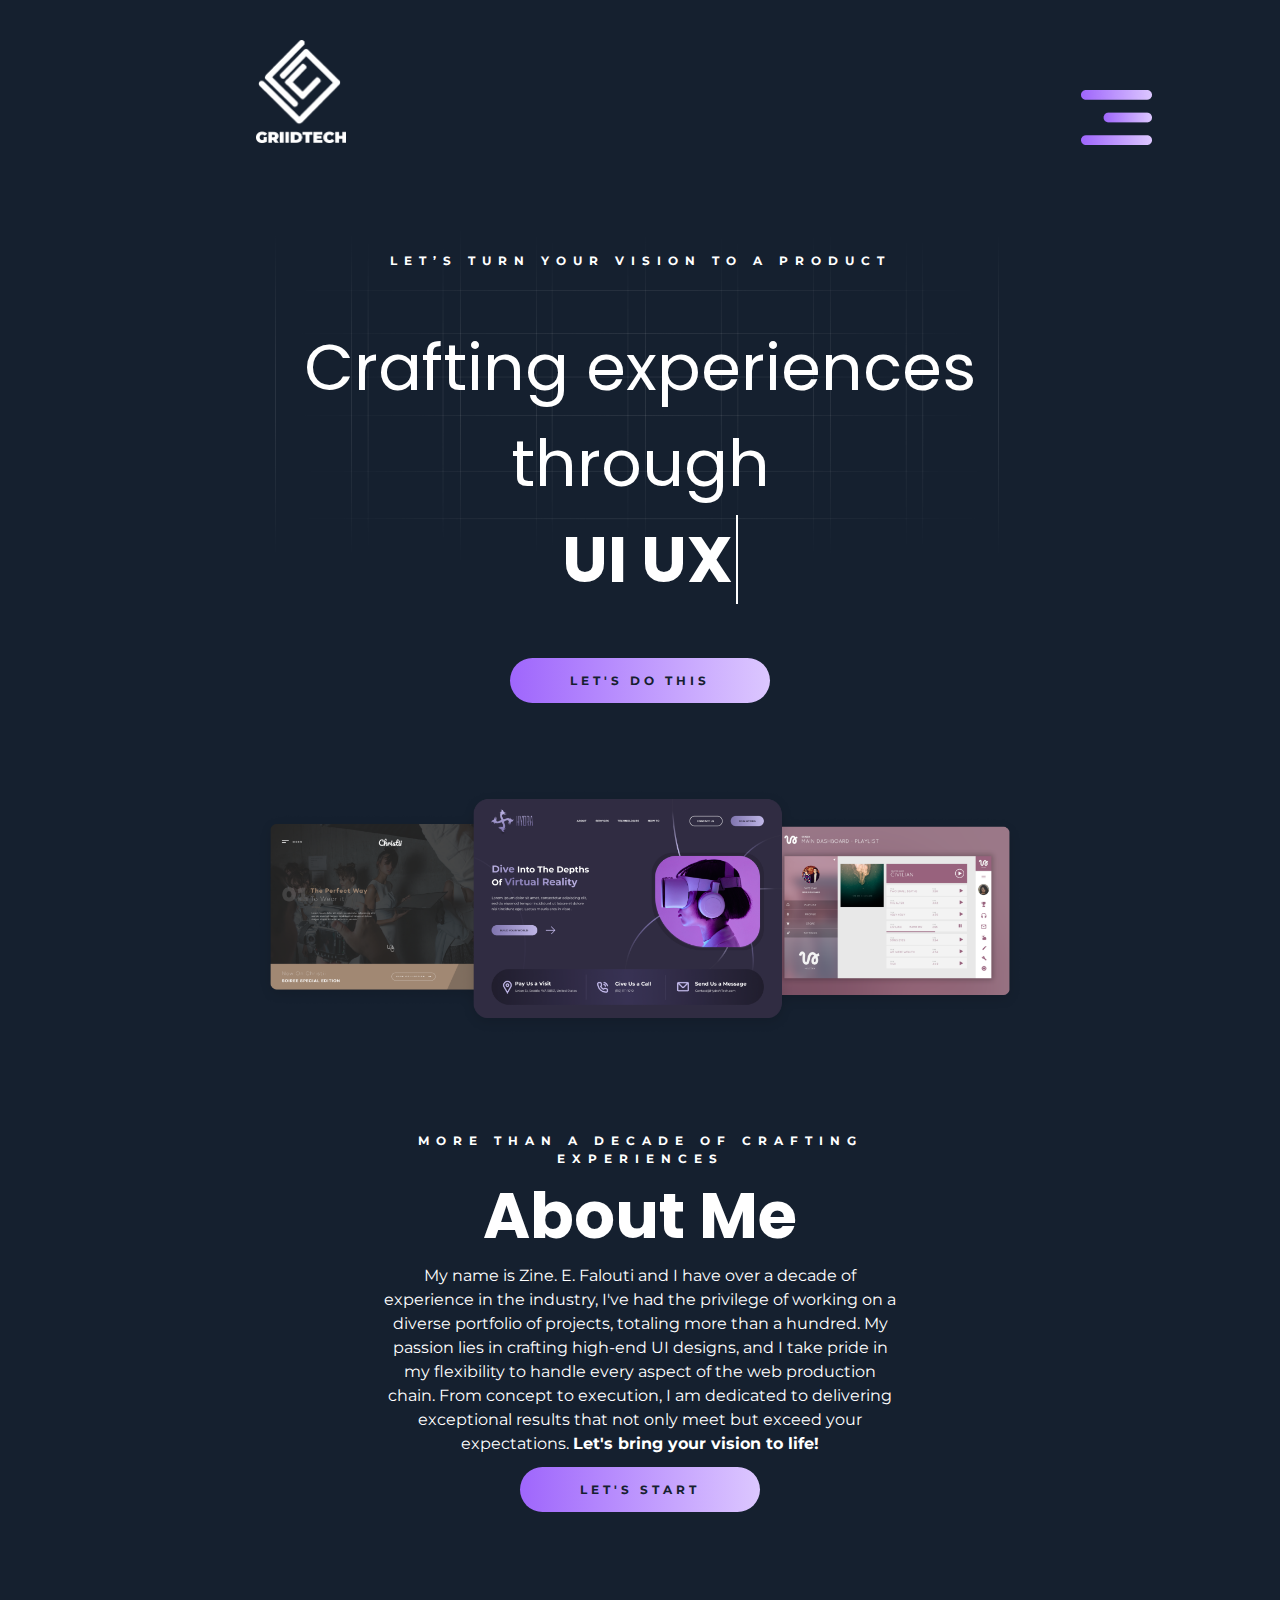
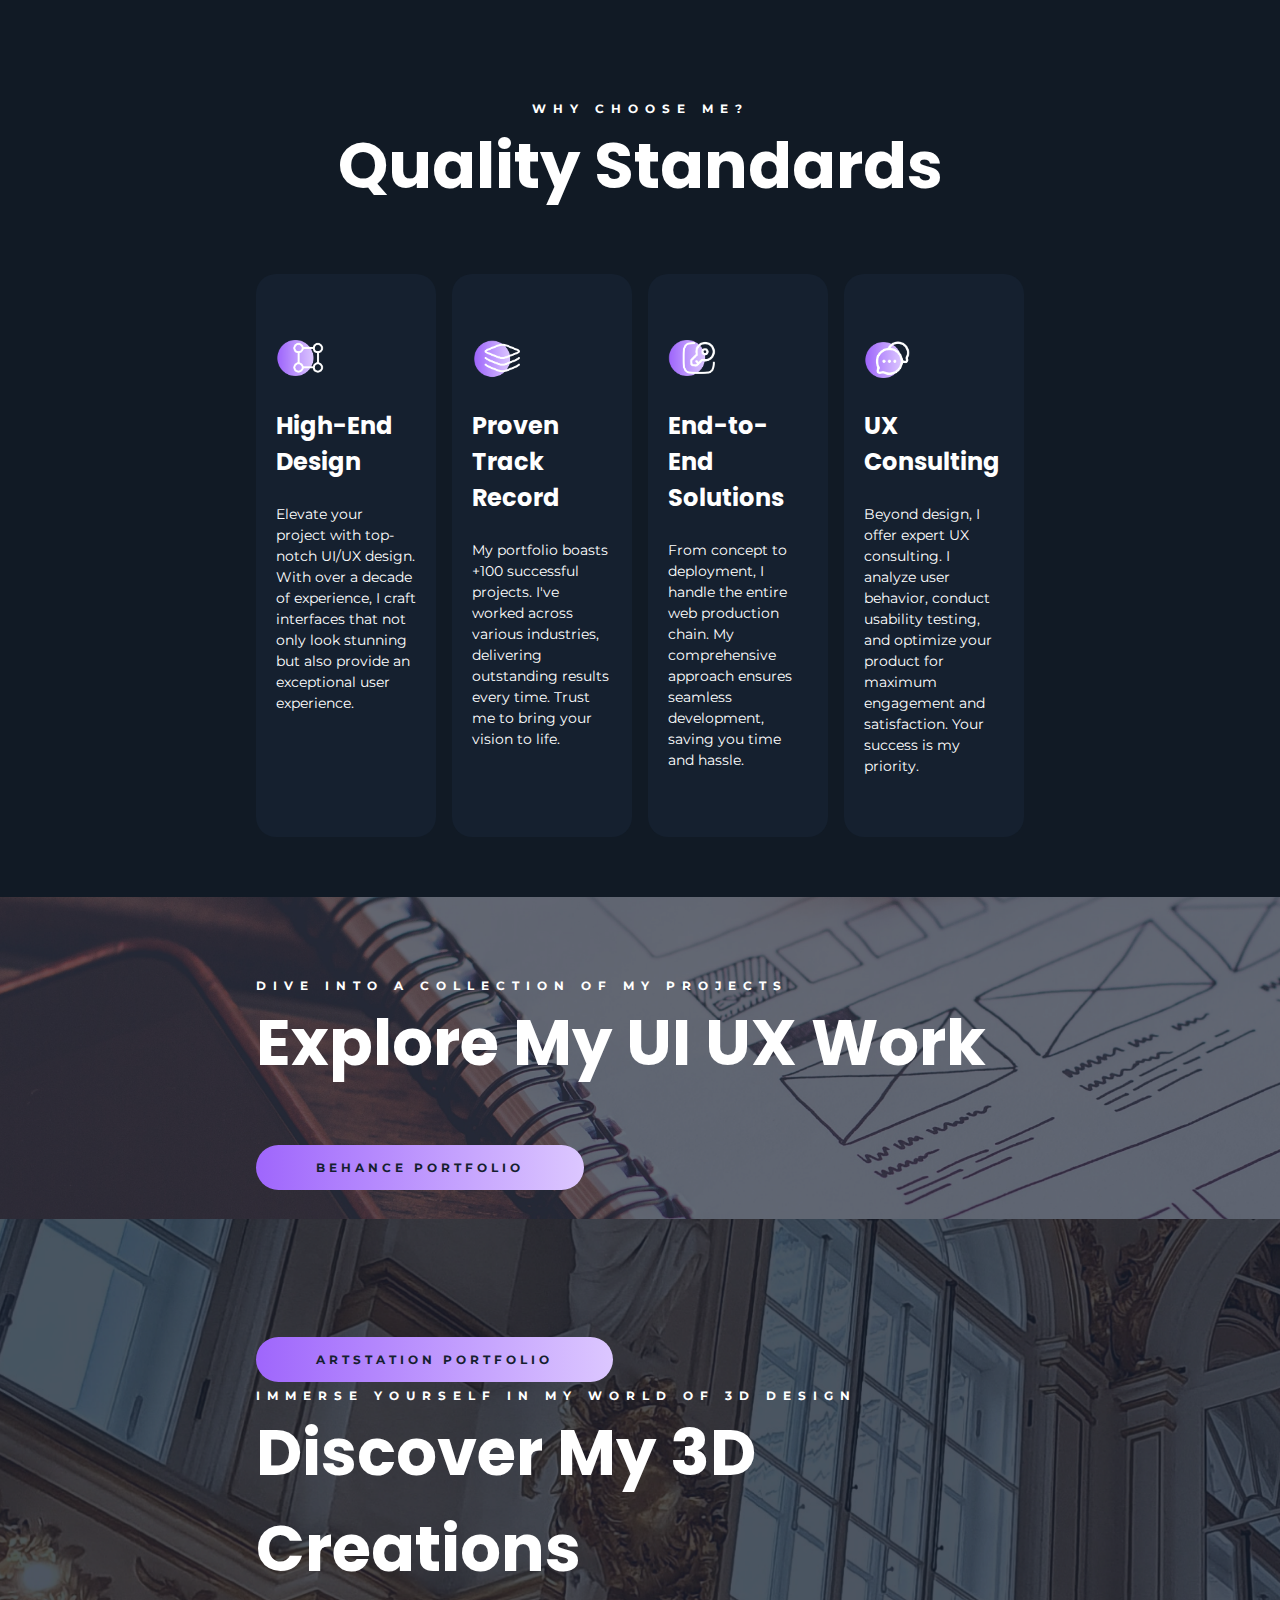
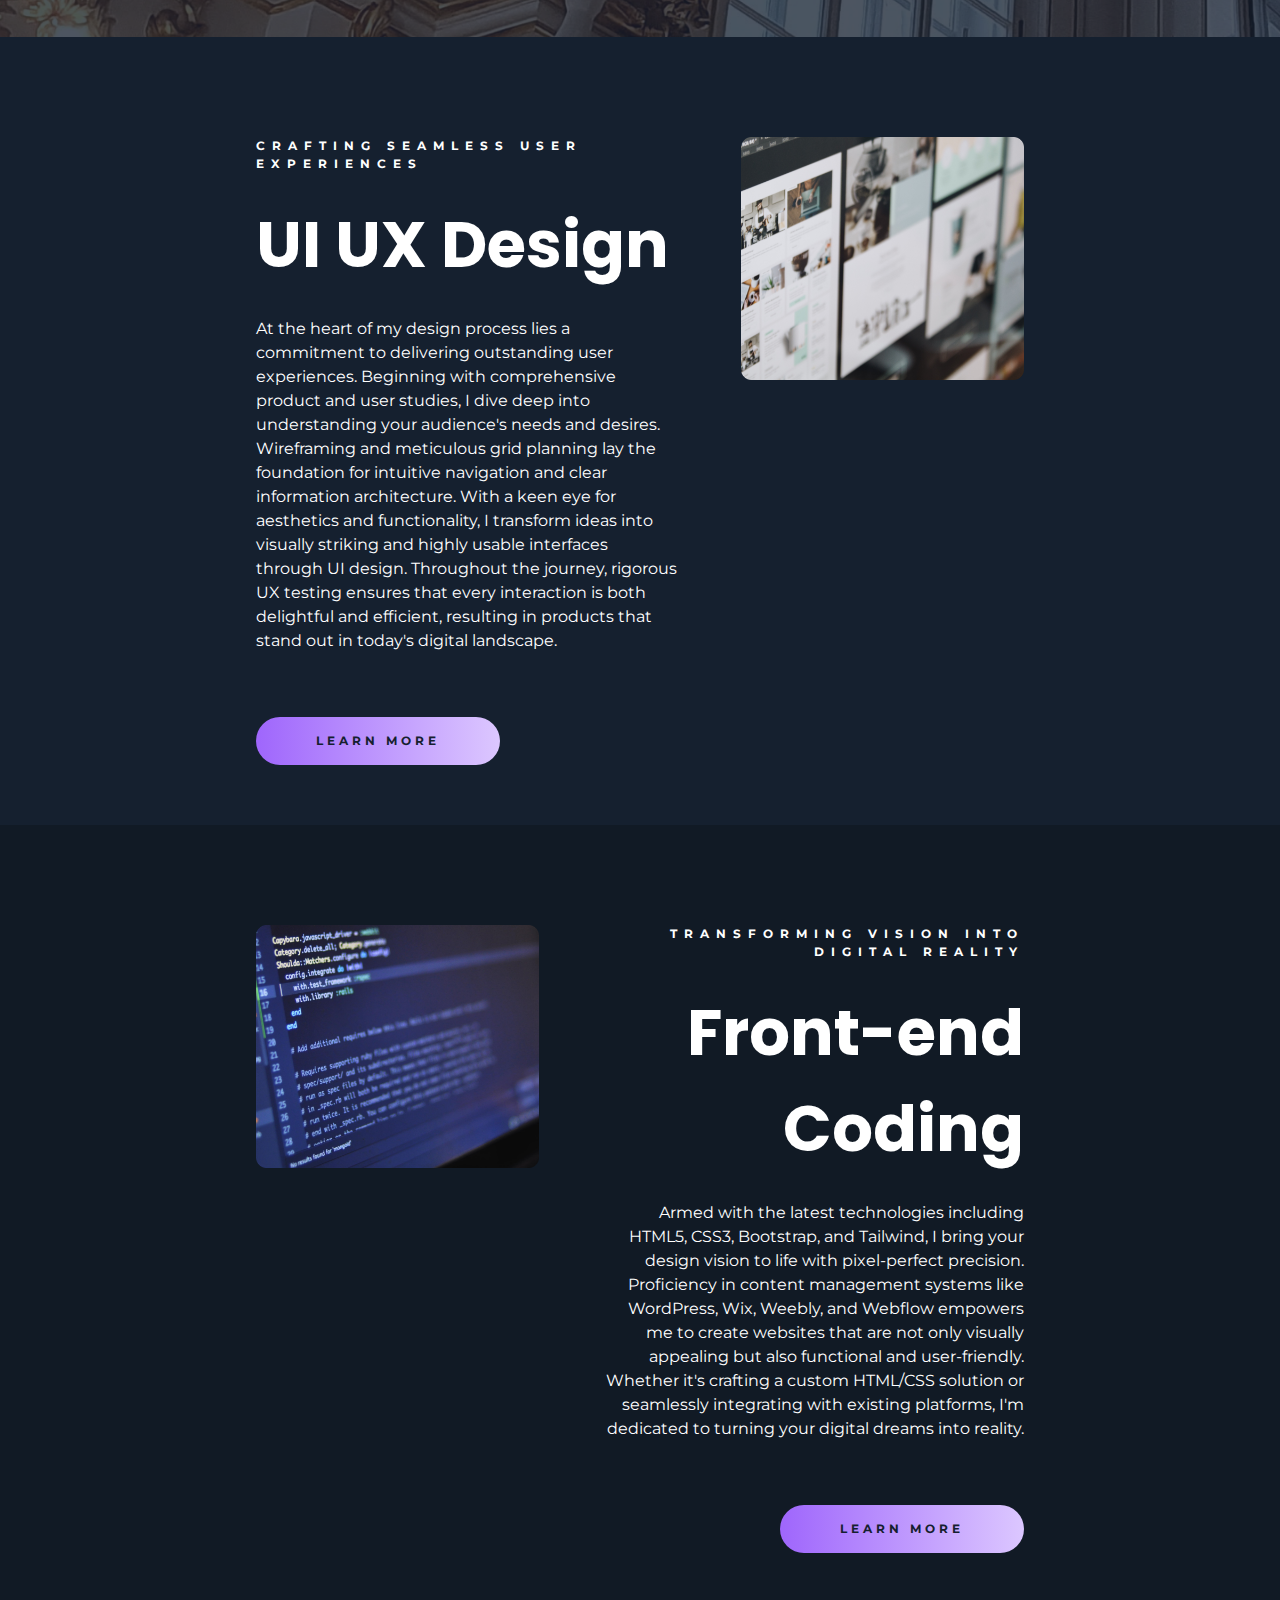
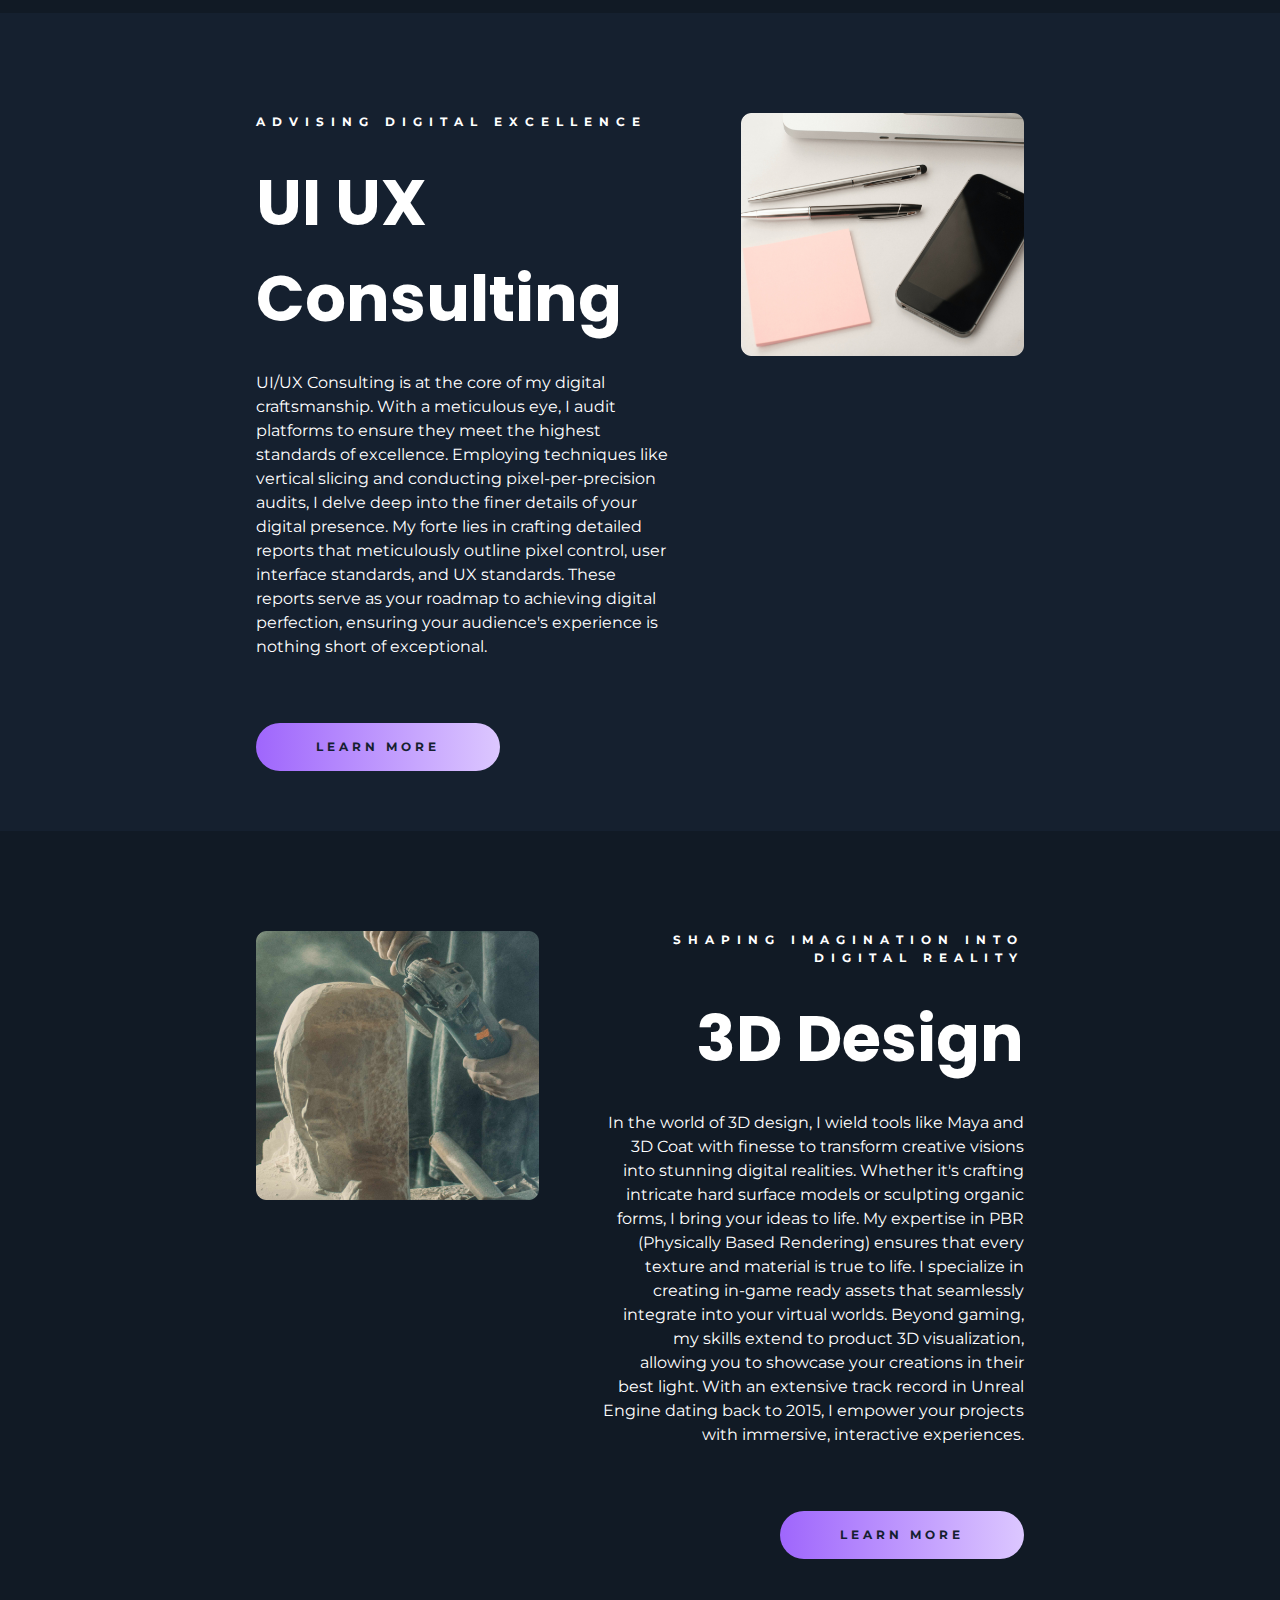
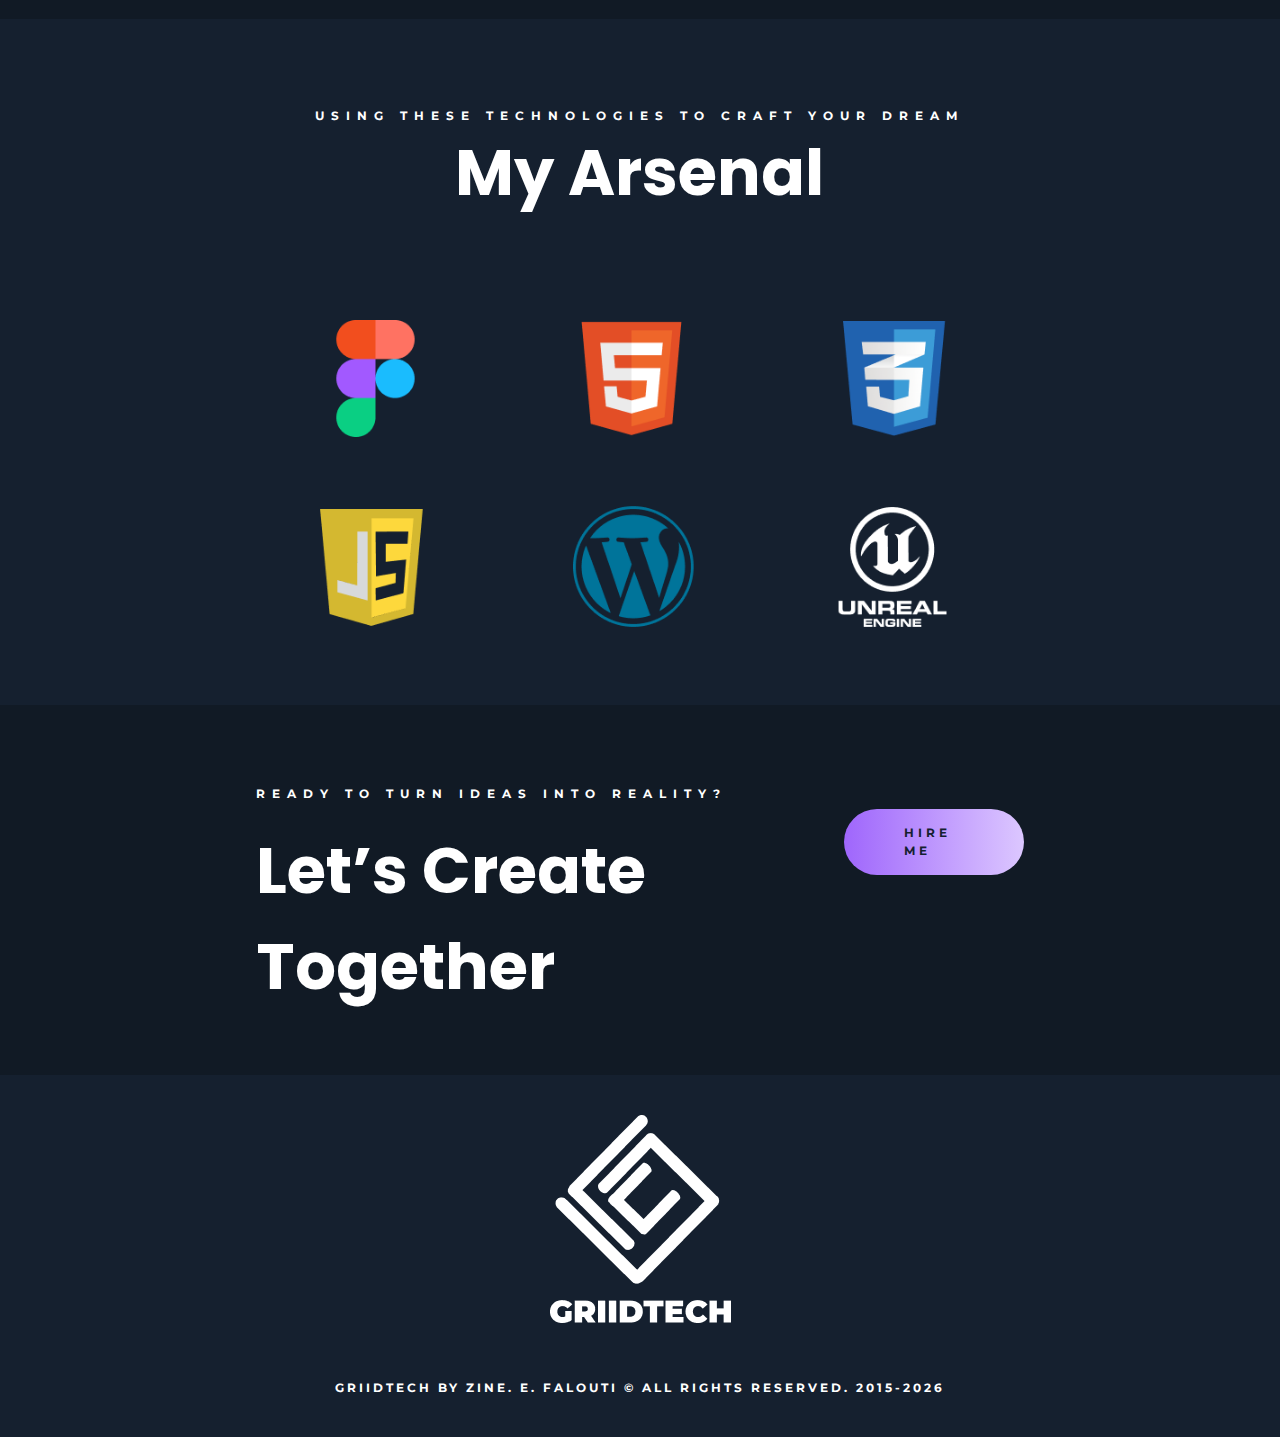
==== index.html @ 5148bbd8 "Add files via upload" ====
<!DOCTYPE html>
<html>

<head>
    <!-- Importing Tailwind CSS Framework-->
    <script src="js/tailwind.js"></script>


    <!-- Importing CSS-->
    <link rel="stylesheet" type="text/css" href="css/style.css">

    <!-- Importing Animate CSS Library -->
    <link rel="stylesheet" href="css/animate.css">

    <!-- SEO Integration Part-->
    <title>Griid Technology</title>
    <meta charset="UTF-8">
    <meta name="viewport" content="width=device-width, initial-scale=1.0">
    <meta name="description" content="Freelance UI/UX Designer and Front-End Coder | Expert UI/UX Consulting | 3D Design for Video Games & Visualization. Elevate your digital projects with my creative expertise.">
    <meta http-equiv="content-type" content="text/html;charset=UTF-8">

    <!-- Favicon  -->
    <link rel="shortcut icon" href="img/favicon.png" type="image/x-icon">

</head>

<body>

   <!-- Header Code Starts Here -->

   <div class="grid grid-cols-12 lg:px-64 pt-10 px-6">
      <div class="logo col-span-4 2xl:col-span-1 xl:col-span-2">
        <a href="index.html"><img src="img/logo.png" alt="GriidTech Logo" class="animate__animated animate__pulse"/></a>
      </div>
      <div class="col-span-4 2xl:col-span-8 navigation invisible 2xl:visible animate__animated animate__pulse">
         <ul>
            <li class="active"><a href="index.html">Home</a></li>
            <li><a href="uidesign.html">UI UX</a></li>
            <li><a href="3ddesign.html">3D Design</a></li>
            <li><a href="consulting.html">Consulting</a></li>
            <li><a href="mailto:zine.falouti@gmail.com?subject=GriidTech%20Let's%20Talk">Let's Talk</a></li>
         </ul>
      </div>
      <div class="col-span-4 2xl:col-span-3">
         <a href="https://www.upwork.com/freelancers/~01f99291744fe9a0e5" class="btn invisible 2xl:visible animate__animated animate__pulse" target="_blank">Hire me</a> 

         <!-- Hamburger Menu Icon visible only in mobile/tablet-->  
         <a href="#"><img src="img/hamburger.png" alt="Griid Tech Menu Hamburger" id="open-menu" class="hamburger visible 2xl:invisible animate__animated animate__pulse"></a>

      </div>
   </div>

   <!-- Hamburger Open Menu Starts Here -->

   <div class="menu-container" id="menu-container">
      <a href=""><img src="img/close.png" id="close-menu" alt="GriidTech Close Menu" class="menu-close"></a>
      <div class="menu">
          <ul>
            <li class="active"><a href="index.html">Home</a></li>
            <li><a href="uidesign.html">UI UX</a></li>
            <li><a href="3ddesign.html">3D Design</a></li>
            <li><a href="consulting.html">Consulting</a></li>
            <li><a href="mailto:zine.falouti@gmail.com?subject=GriidTech%20Let's%20Talk">Let's Talk</a></li>
            <li><a href="https://www.upwork.com/freelancers/~01f99291744fe9a0e5" target="_blank">Hire me</a></li>
          </ul>
         
      </div>
  </div>

  <!-- Header Code Stops Here -->

  
  <!-- Hero Section Starts Here -->

  
   
    
<div class="bg-hero w-full lg:px-64 pt-10 px-6 animate__animated animate__pulse">
    <img src="img/griidpattern.png" alt="Griid"/>
</div>

<div class="content-hero w-full lg:px-64 pt-10 px-6 animate__animated animate__pulse">
     <h4>LET’S TURN YOUR VISION TO A PRODUCT</h4>
     <h1>Crafting experiences through</h1>
     <span> &nbsp</span><span class="type-text"></span>
</div>

 <div class="w-full lg:px-64 px-6 text-center animate__animated animate__pulse">
     <a href="https://www.upwork.com/freelancers/~01f99291744fe9a0e5" target="_blank" class="hero-btn">Let's Do This</a> 
 </div>


  <!-- Hero Section Stops Here -->


  <!-- Hero Frames Starts Here -->

  <div class="w-full lg:px-64 mt-24 px-6 img-frames animate__animated animate__pulse">
     <img src="img/heroframe-grouped.png" alt="GriidTech Portfolio"/>
  </div>



  <!-- Hero Frames Stops Here -->

  <!-- About Section Starts Here -->

  <div class="w-full lg:px-96 mt-24 px-6 about pb-12 animate__animated animate__pulse">
      <h4>MORE THAN A DECADE OF CRAFTING EXPERIENCES</h4>
      <h1>About Me</h1>
      <p>My name is Zine. E. Falouti and I have over a decade of experience in the industry, I've had the privilege of working on a diverse portfolio of projects, totaling more than a hundred. My passion lies in crafting high-end UI designs, and I take pride in my flexibility to handle every aspect of the web production chain. From concept to execution, I am dedicated to delivering exceptional results that not only meet but exceed your expectations. <b>Let's bring your vision to life!</b></p>
      <a href="https://www.upwork.com/freelancers/~01f99291744fe9a0e5" target="_blank" class="hero-btn">Let's Start</a> 
  </div>

 <!-- About Section Stops Here -->

 <!-- Quality 4 Blocks Section Starts Here -->

 <div class="quality">
   <div class="w-full lg:px-64 pt-10 px-6 animate__animated animate__pulse">
      <h4>WHY CHOOSE ME?</h4>
      <h1>Quality Standards</h1>
   </div>
   <div class="grid grid-cols-12 lg:px-64 pt-10 px-6 animate__animated animate__pulse gap-4">
      <div class="col-span-12 md:col-span-6 xl:col-span-3 q-block space-y-6">
          <img src="img/home-icon1.png" alt="High End Design">
          <h3>High-End Design</h3>
          <p>Elevate your project with top-notch UI/UX design. With over a decade of experience, I craft interfaces that not only look stunning but also provide an exceptional user experience.</p>
      </div>
      <div class="col-span-12 md:col-span-6 xl:col-span-3 q-block space-y-6">
        <img src="img/home-icon2.png" alt="Proven Track Record">
        <h3>Proven Track Record</h3>
        <p>My portfolio boasts +100 successful projects. I've worked across various industries, delivering outstanding results every time. Trust me to bring your vision to life.</p>
      </div>
      <div class="col-span-12 md:col-span-6 xl:col-span-3 q-block space-y-6">
        <img src="img/home-icon3.png" alt="End-to-End Solutions">
        <h3>End-to-End Solutions</h3>
        <p>From concept to deployment, I handle the entire web production chain. My comprehensive approach ensures seamless development, saving you time and hassle.</p>
      </div>
      <div class="col-span-12 md:col-span-6 xl:col-span-3 q-block space-y-6">
        <img src="img/home-icon4.png" alt="UX Consulting">
        <h3>UX Consulting</h3>
        <p>Beyond design, I offer expert UX consulting. I analyze user behavior, conduct usability testing, and optimize your product for maximum engagement and satisfaction. Your success is my priority.</p>
      </div>
   </div>
 </div>

 <!-- Quality 4 Blocks Section Stops Here -->


 <!-- UI Portfolio Banner Starts Here -->

 <div class="portfolio-ui">
   <div class="grid grid-cols-12 lg:px-64 pt-10 px-6 animate__animated animate__pulse gap-4">
      <div class="col-span-12 2xl:col-span-8">
         <h4>Dive into a Collection of My Projects</h4>
         <h1>Explore My UI UX  Work</h1>
      </div>
      <div class="col-span-12 2xl:col-span-4 2xl:mt-8 mt-12 2xl:text-right">
        <a href="https://www.behance.net/zinefalouti" target="_blank" class="hero-btn">Behance Portfolio</a> 
      </div>
   </div>
 </div>

 <!-- UI Portfolio Banner Stops Here -->


<!-- 3D Portfolio Banner Starts Here -->

<div class="portfolio-3d">
    <div class="grid grid-cols-12 lg:px-64 pt-10 px-6 animate__animated animate__pulse gap-4">
       <div class="col-span-12 2xl:col-span-4 2xl:mt-8 mt-12">
            <a href="https://www.artstation.com/zinefalouti" target="_blank" class="hero-btn">Artstation Portfolio</a> 
       </div>
       <div class="col-span-12 2xl:col-span-8 2xl:text-right">
          <h4>Immerse Yourself in MY World of 3D Design</h4>
          <h1>Discover My 3D Creations</h1>
       </div>
    </div>
  </div>

<!-- 3D Portfolio Banner Stops Here -->


<!-- Categories' Sections Start Here -->

<div class="section-l">
  <div class="grid grid-cols-12 lg:px-64 pt-10 px-6 animate__animated animate__pulse xl:gap-16">
     <div class="col-span-12 xl:col-span-7 space-y-6">
        <h4>Crafting Seamless User Experiences</h4>
        <h1>UI UX Design</h1>
        <p>At the heart of my design process lies a commitment to delivering outstanding user experiences. Beginning with comprehensive product and user studies, I dive deep into understanding your audience's needs and desires. Wireframing and meticulous grid planning lay the foundation for intuitive navigation and clear information architecture. With a keen eye for aesthetics and functionality, I transform ideas into visually striking and highly usable interfaces through UI design. Throughout the journey, rigorous UX testing ensures that every interaction is both delightful and efficient, resulting in products that stand out in today's digital landscape.</p>
        <div>
            <a href="uidesign.html" class="section-btn">Learn More</a> 
        </div>
     </div>
     <div class="col-span-12 xl:col-span-5">
        <img src="img/home-frame1.png" alt="UI Design Frame"/>
     </div>
  </div>
</div>


<div class="section-r">
    <div class="grid grid-cols-12 lg:px-64 pt-10 px-6 animate__animated animate__pulse xl:gap-16">
       <div class="col-span-12 xl:col-span-5">
          <img src="img/home-frame2.png" alt="UI Design Frame"/>
       </div>
       <div class="col-span-12 xl:col-span-7 space-y-6">
        <h4>Transforming Vision into Digital Reality</h4>
        <h1>Front-end Coding</h1>
        <p>Armed with the latest technologies including HTML5, CSS3, Bootstrap, and Tailwind, I bring your design vision to life with pixel-perfect precision. Proficiency in content management systems like WordPress, Wix, Weebly, and Webflow empowers me to create websites that are not only visually appealing but also functional and user-friendly. Whether it's crafting a custom HTML/CSS solution or seamlessly integrating with existing platforms, I'm dedicated to turning your digital dreams into reality.</p>
        <div>
            <a href="uidesign.html" class="section-btn">Learn More</a> 
        </div>
     </div>
    </div>
  </div>



  
<div class="section-l">
    <div class="grid grid-cols-12 lg:px-64 pt-10 px-6 animate__animated animate__pulse xl:gap-16">
       <div class="col-span-12 xl:col-span-7 space-y-6">
          <h4>Advising Digital Excellence</h4>
          <h1>UI UX Consulting</h1>
          <p>UI/UX Consulting is at the core of my digital craftsmanship. With a meticulous eye, I audit platforms to ensure they meet the highest standards of excellence. Employing techniques like vertical slicing and conducting pixel-per-precision audits, I delve deep into the finer details of your digital presence. My forte lies in crafting detailed reports that meticulously outline pixel control, user interface standards, and UX standards. These reports serve as your roadmap to achieving digital perfection, ensuring your audience's experience is nothing short of exceptional.</p>
          <div>
              <a href="consulting.html" class="section-btn">Learn More</a> 
          </div>
       </div>
       <div class="col-span-12 xl:col-span-5">
          <img src="img/home-frame3.png" alt="UI Design Frame"/>
       </div>
    </div>
</div>


<div class="section-r">
    <div class="grid grid-cols-12 lg:px-64 pt-10 px-6 animate__animated animate__pulse xl:gap-16">
       <div class="col-span-12 xl:col-span-5">
          <img src="img/home-frame4.png" alt="UI Design Frame"/>
       </div>
       <div class="col-span-12 xl:col-span-7 space-y-6">
        <h4>Shaping Imagination into Digital Reality</h4>
        <h1>3D Design</h1>
        <p>In the world of 3D design, I wield tools like Maya and 3D Coat with finesse to transform creative visions into stunning digital realities. Whether it's crafting intricate hard surface models or sculpting organic forms, I bring your ideas to life. My expertise in PBR (Physically Based Rendering) ensures that every texture and material is true to life. I specialize in creating in-game ready assets that seamlessly integrate into your virtual worlds. Beyond gaming, my skills extend to product 3D visualization, allowing you to showcase your creations in their best light. With an extensive track record in Unreal Engine dating back to 2015, I empower your projects with immersive, interactive experiences.</p>
        <div>
            <a href="3ddesign.html" class="section-btn">Learn More</a> 
        </div>
     </div>
    </div>
  </div>

<!-- Categories' Sections Stops Here -->


<!-- Technologies Section Starts Here -->

<div class="grid grid-cols-12 lg:px-64 pt-10 px-6 xl:gap-4 animate__animated animate__pulse tech">
   <div class="col-span-12 mt-12 mb-12">
      <h4>USING THESE TECHNOLOGIES TO CRAFT YOUR DREAM</h4>
      <h1>My Arsenal</h1>
   </div>
   <div class="col-span-6 md:col-span-4 2xl:col-span-2">
       <a href="http://figma.com/" target="_blank"><img src="img/tech-1.png" alt="Figma"></a>
   </div>
   <div class="col-span-6 md:col-span-4 2xl:col-span-2">
    <a href="https://en.wikipedia.org/wiki/HTML5" target="_blank"><img src="img/tech-2.png" alt="Figma"></a>
   </div>
   <div class="col-span-6 md:col-span-4 2xl:col-span-2">
    <a href="https://en.wikipedia.org/wiki/CSS" target="_blank"><img src="img/tech-3.png" alt="Figma"></a>
   </div>
   <div class="col-span-6 md:col-span-4 2xl:col-span-2">
    <a href="https://en.wikipedia.org/wiki/JavaScript" target="_blank"><img src="img/tech-4.png" alt="Figma"></a>
   </div>
   <div class="col-span-6 md:col-span-4 2xl:col-span-2">
    <a href="https://wordpress.com/" target="_blank"><img src="img/tech-5.png" alt="Figma"></a>
   </div>
   <div class="col-span-6 md:col-span-4 2xl:col-span-2">
    <a href="https://www.unrealengine.com/en-US/" target="_blank"><img src="img/tech-6.png" alt="Figma"></a>
   </div>
</div>


<!-- Technologies Section Stops Here -->

  <!-- Footer Starts Here -->

  <div class="grid grid-cols-12 lg:px-64 pt-10 px-6 xl:gap-4 pre-footer">
    <div class="col-span-12 xl:col-span-9 animate__animated animate__pulse">
       <h4>Ready to Turn Ideas into Reality?</h4>
       <h1>Let’s Create Together</h1>
    </div>
    <div class="col-span-12 xl:col-span-3 mt-16 animate__animated animate__pulse">
     <a href="https://www.upwork.com/freelancers/~01f99291744fe9a0e5" target="_blank" class="hero-btn  lg:float-right">Hire Me</a> 
    </div>
 </div>
 
 <div class="lg:px-64 pt-10 px-6 xl:gap-4 footer animate__animated animate__pulse">
     <img src="img/logo.png" alt="Griid Tech Logo">
     <H4>GRIIDTECH BY ZINE. e. falouti © all rights reserved. 2015-<script>document.write(new Date().getFullYear())</script></H4>
 </div>
 
 <!-- Footer Stops Here -->



  <!-- Script For the Hamburger Menu function Mobile -->


  <script>
   const openMenuButton = document.getElementById('open-menu');
   const closeMenuButton = document.getElementById('close-menu');
   const menuContainer = document.getElementById('menu-container');

   openMenuButton.addEventListener('click', () => {
       menuContainer.style.display = 'block';
       openMenuButton.style.display = 'none';
       closeMenuButton.style.display = 'block';
   });

   closeMenuButton.addEventListener('click', () => {
       menuContainer.style.display = 'none';
       openMenuButton.style.display = 'block';
       closeMenuButton.style.display = 'none';
   });

   menuContainer.addEventListener('click', (e) => {
       if (e.target.id === 'menu-container') {
           menuContainer.style.display = 'none';
           openMenuButton.style.display = 'block';
           closeMenuButton.style.display = 'none';
       }
   });
</script>
  
<!-- Hero Text Animation Script -->

<script>

'use strict';

const type = document.querySelector('.type-text');

let listTexts = ['UI UX Design','Front End Coding', 'UI UX Consulting', '3D Design'];

let index = -1;
let current = 0;

function typeTextFunc() {
    if (current === listTexts.length) {
        current = 0;
    }
    let typeText = setInterval(() => {
        if (index == listTexts[current].length - 1) {
            clearInterval(typeText);
            clearTextFunc();
        } else {
            index++;
            type.textContent += listTexts[current][index];
        }
    }, 130);
};

function clearTextFunc() {
    let clearText = setInterval(() => {
        if (type.textContent.length == 0) {
            clearInterval(clearText);
            index = -1;
            current++
            typeTextFunc();
        } else {
            type.textContent = type.textContent.slice(0, -1)
        }
    }, 130);
};

typeTextFunc();

</script>



</body>

</html>
---- css/style.css ----
/* Importing Fonts from Google API */
@import url("https://fonts.googleapis.com/css2?family=Montserrat:wght@400;700&family=Poppins:wght@400;700&family=Roboto:ital,wght@0,300;0,400;0,700;1,300;1,400;1,700&display=swap");
body {
  background-color: #15202F;
  color: #ffffff;
  font-family: Montserrat;
  font-weight: 400;
}

/* Declaring Mixin and Style Controllers */
/* Mixin Declaration Stops Here*/
.logo img {
  width: 70%;
}

.navigation ul {
  list-style-type: none;
  margin: 0;
  padding: 0;
  overflow: hidden;
  margin-left: 30%;
}
.navigation ul li {
  float: left;
  margin-top: 7%;
  margin-bottom: 0;
  margin-right: 6%;
  margin-left: 0;
}
.navigation ul li a {
  display: block;
  text-align: center;
  text-decoration: none;
  font-family: Montserrat;
  font-size: 14px;
  font-weight: 700;
  text-transform: uppercase;
  letter-spacing: none;
  color: #ffffff;
  transition: 0.5s ease-in-out;
}
.navigation ul li a:hover {
  color: #9F66FC;
}
.navigation ul li.active a {
  background: linear-gradient(90deg, #9F66FC 0%, #DCC7FF 100%);
  background-clip: text;
  -webkit-background-clip: text;
  -webkit-text-fill-color: transparent;
  display: block;
  text-align: center;
  text-decoration: none;
  transition: 1s ease-in-out;
}

.btn {
  padding-top: 15px;
  padding-bottom: 15px;
  padding-right: 50px;
  padding-left: 50px;
  font-family: Montserrat;
  font-size: 12px;
  font-weight: 700;
  text-transform: uppercase;
  letter-spacing: 4px;
  color: #15202F;
  border: none;
  border-radius: 40px;
  background: linear-gradient(90deg, #9F66FC 0%, #DCC7FF 100%);
  float: right;
  margin-top: 9%;
  transition: 0.5s ease-in-out;
  position: relative;
}

.btn:hover {
  background: linear-gradient(270deg, #9F66FC 0%, #4A1F90 100%), #E5D0C4;
  font-family: Montserrat;
  font-size: 12px;
  font-weight: 700;
  text-transform: uppercase;
  letter-spacing: 36%;
  color: #ffffff;
}

/* Hamburger Open Menu*/
.menu-container {
  display: none;
  position: fixed;
  top: 0;
  left: 0;
  width: 100%;
  height: 100%;
  background: linear-gradient(90deg, #9F66FC 0%, #DCC7FF 100%), #9F66FC;
  z-index: 9999;
}

.menu {
  position: absolute;
  top: 50%;
  left: 45%;
  transform: translate(-50%, -50%);
  text-align: left;
  color: white;
}

.menu ul {
  list-style: none;
  padding: 0;
}

.menu li {
  margin: 36px 0;
}

.menu a {
  text-decoration: none;
  color: white;
  font-family: Montserrat;
  font-size: 24px;
  font-weight: 700;
  text-transform: uppercase;
  letter-spacing: 7px;
  color: #ffffff;
  transition: 0.5s ease-in-out;
}

.menu a:hover {
  color: #15202F;
}

.menu li.active a {
  font-family: Montserrat;
  font-size: 24px;
  font-weight: 700;
  text-transform: uppercase;
  letter-spacing: 7px;
  color: #15202F;
}

.hamburger {
  float: right;
  position: relative;
}

.menu-close {
  float: right;
  margin-right: 5%;
  margin-top: 5%;
}

.btn-d {
  padding-top: 15px;
  padding-bottom: 15px;
  padding-right: 50px;
  padding-left: 50px;
  font-family: Montserrat;
  font-size: 12px;
  font-weight: 700;
  text-transform: uppercase;
  letter-spacing: 4px;
  color: #9F66FC;
  border: none;
  border-radius: 40px;
  background: #15202F;
  float: right;
  margin-top: 9%;
  transition: 0.5s ease-in-out;
  bottom: 5%;
  left: 25%;
}

.btn-d:hover {
  background: linear-gradient(270deg, #9F66FC 0%, #4A1F90 100%), #E5D0C4;
  font-family: Montserrat;
  font-size: 12px;
  font-weight: 700;
  text-transform: uppercase;
  letter-spacing: 36%;
  color: #ffffff;
}

.bg-hero {
  padding: 60px;
}
.bg-hero img {
  width: 100%;
  height: auto;
}

.content-hero {
  text-align: center;
  padding: 60px;
  margin-top: -33%;
}
.content-hero h4 {
  font-family: Montserrat;
  font-size: 12px;
  font-weight: 700;
  text-transform: uppercase;
  letter-spacing: 7px;
  color: #ffffff;
}
.content-hero h1 {
  font-family: Poppins;
  font-size: 64px;
  font-weight: 400;
  text-transform: none;
  letter-spacing: none;
  color: #ffffff;
  margin-top: 50px;
}
.content-hero span {
  font-family: Poppins;
  font-size: 64px;
  font-weight: 700;
  text-transform: none;
  letter-spacing: none;
  color: #ffffff;
}

.hero-btn {
  padding-top: 15px;
  padding-bottom: 15px;
  padding-right: 60px;
  padding-left: 60px;
  font-family: Montserrat;
  font-size: 12px;
  font-weight: 700;
  text-transform: uppercase;
  letter-spacing: 4px;
  color: #15202F;
  border: none;
  border-radius: 40px;
  background: linear-gradient(90deg, #9F66FC 0%, #DCC7FF 100%);
  transition: 0.5s ease-in-out;
}

.hero-btn:hover {
  background: linear-gradient(270deg, #9F66FC 0%, #4A1F90 100%), #E5D0C4;
  font-family: Montserrat;
  font-size: 12px;
  font-weight: 700;
  text-transform: uppercase;
  letter-spacing: 36%;
  color: #ffffff;
}

.img-frames {
  text-align: center;
}
.img-frames img {
  width: 100%;
}

.about {
  text-align: center;
}
.about h4 {
  font-family: Montserrat;
  font-size: 12px;
  font-weight: 700;
  text-transform: uppercase;
  letter-spacing: 7px;
  color: #ffffff;
}
.about h1 {
  font-family: Poppins;
  font-size: 64px;
  font-weight: 700;
  text-transform: none;
  letter-spacing: none;
  color: #ffffff;
}
.about p {
  font-family: Montserrat;
  font-size: 16px;
  font-weight: 400;
  text-transform: none;
  letter-spacing: none;
  color: #ffffff;
  margin-bottom: 4%;
}
.about img {
  transition: 0.5s ease-in-out;
}
.about img:hover {
  transform: perspective(400px) rotateY(3deg);
}

.quality {
  background: #111A25;
  padding-top: 60px;
  padding-bottom: 60px;
  margin-top: 4%;
  text-align: center;
}
.quality h4 {
  font-family: Montserrat;
  font-size: 12px;
  font-weight: 700;
  text-transform: uppercase;
  letter-spacing: 7px;
  color: #ffffff;
}
.quality h1 {
  font-family: Poppins;
  font-size: 64px;
  font-weight: 700;
  text-transform: none;
  letter-spacing: none;
  color: #ffffff;
}

.q-block {
  background: #15202F;
  border: none;
  border-radius: 20px;
  padding-top: 60px;
  padding-bottom: 60px;
  padding-left: 20px;
  padding-right: 20px;
  margin-top: 20px;
  text-align: left;
  transition: 0.5s ease-in-out;
}
.q-block img {
  width: 36%;
  height: auto;
}
.q-block h3 {
  font-family: Poppins;
  font-size: 24px;
  font-weight: 700;
  text-transform: none;
  letter-spacing: none;
  color: #ffffff;
}
.q-block p {
  font-family: Montserrat;
  font-size: 14px;
  font-weight: 400;
  text-transform: none;
  letter-spacing: none;
  color: #ffffff;
}
.q-block h4 {
  font-family: Montserrat;
  font-size: 10px;
  font-weight: 700;
  text-transform: uppercase;
  letter-spacing: 7px;
  color: #ffffff;
}

.q-block:hover {
  transform: perspective(400px) rotateY(10deg);
  background: linear-gradient(338deg, #9F66FC -17.36%, #15202F 15.44%, #15202F 48.25%, #15202F 81.05%, #9F66FC 113.85%);
}

.portfolio-ui {
  background-image: url("../img/ui-portfolio-bg.png");
  background-size: cover;
  background-repeat: no-repeat;
  padding-top: 40px;
  padding-bottom: 40px;
}
.portfolio-ui h4 {
  font-family: Montserrat;
  font-size: 12px;
  font-weight: 700;
  text-transform: uppercase;
  letter-spacing: 7px;
  color: #ffffff;
}
.portfolio-ui h1 {
  font-family: Poppins;
  font-size: 64px;
  font-weight: 700;
  text-transform: none;
  letter-spacing: none;
  color: #ffffff;
}

.portfolio-3d {
  background-image: url("../img/3d-portfolio-bg.png");
  background-size: cover;
  background-repeat: no-repeat;
  padding-top: 40px;
  padding-bottom: 40px;
}
.portfolio-3d h4 {
  font-family: Montserrat;
  font-size: 12px;
  font-weight: 700;
  text-transform: uppercase;
  letter-spacing: 7px;
  color: #ffffff;
}
.portfolio-3d h1 {
  font-family: Poppins;
  font-size: 64px;
  font-weight: 700;
  text-transform: none;
  letter-spacing: none;
  color: #ffffff;
}

.section-l {
  padding-top: 60px;
  padding-bottom: 60px;
  text-align: left;
}
.section-l h4 {
  font-family: Montserrat;
  font-size: 12px;
  font-weight: 700;
  text-transform: uppercase;
  letter-spacing: 7px;
  color: #ffffff;
}
.section-l h1 {
  font-family: Poppins;
  font-size: 64px;
  font-weight: 700;
  text-transform: none;
  letter-spacing: none;
  color: #ffffff;
}
.section-l p {
  font-family: Montserrat;
  font-size: 16px;
  font-weight: 400;
  text-transform: none;
  letter-spacing: none;
  color: #ffffff;
}
.section-l img {
  transition: 0.5s ease-in-out;
}
.section-l img:hover {
  transform: perspective(400px) rotateY(-10deg);
}

.section-btn {
  padding-top: 15px;
  padding-bottom: 15px;
  padding-right: 60px;
  padding-left: 60px;
  font-family: Montserrat;
  font-size: 12px;
  font-weight: 700;
  text-transform: uppercase;
  letter-spacing: 4px;
  color: #15202F;
  border: none;
  border-radius: 40px;
  background: linear-gradient(90deg, #9F66FC 0%, #DCC7FF 100%);
  transition: 0.5s ease-in-out;
  display: inline-block;
  margin-top: 40px;
}

.section-btn:hover {
  background: linear-gradient(270deg, #9F66FC 0%, #4A1F90 100%), #E5D0C4;
  font-family: Montserrat;
  font-size: 12px;
  font-weight: 700;
  text-transform: uppercase;
  letter-spacing: 36%;
  color: #ffffff;
  border: none;
}

.section-r {
  background-color: #111A25;
  padding-top: 60px;
  padding-bottom: 60px;
  text-align: right;
}
.section-r h4 {
  font-family: Montserrat;
  font-size: 12px;
  font-weight: 700;
  text-transform: uppercase;
  letter-spacing: 7px;
  color: #ffffff;
}
.section-r h1 {
  font-family: Poppins;
  font-size: 64px;
  font-weight: 700;
  text-transform: none;
  letter-spacing: none;
  color: #ffffff;
}
.section-r p {
  font-family: Montserrat;
  font-size: 16px;
  font-weight: 400;
  text-transform: none;
  letter-spacing: none;
  color: #ffffff;
}
.section-r img {
  transition: 0.5s ease-in-out;
}
.section-r img:hover {
  transform: perspective(400px) rotateY(10deg);
}

.tech {
  padding-top: 60px;
  padding-bottom: 60px;
  text-align: center;
  display: grid;
  align-items: center;
  place-items: center;
}
.tech h4 {
  font-family: Montserrat;
  font-size: 12px;
  font-weight: 700;
  text-transform: uppercase;
  letter-spacing: 7px;
  color: #ffffff;
}
.tech h1 {
  font-family: Poppins;
  font-size: 64px;
  font-weight: 700;
  text-transform: none;
  letter-spacing: none;
  color: #ffffff;
}
.tech img {
  transition: 0.5s ease-in-out;
  width: 90%;
  margin-top: 10%;
  margin-bottom: 1%;
}
.tech img:hover {
  transform: scale(1.13, 1.13);
}

.pre-footer {
  background: #111A25;
  padding-top: 60px;
  padding-bottom: 60px;
}
.pre-footer h4 {
  font-family: Montserrat;
  font-size: 12px;
  font-weight: 700;
  text-transform: uppercase;
  letter-spacing: 7px;
  color: #ffffff;
  margin-top: 40px;
}
.pre-footer h1 {
  font-family: Poppins;
  font-size: 64px;
  font-weight: 700;
  text-transform: none;
  letter-spacing: none;
  color: #ffffff;
  margin-top: 20px;
}

.footer {
  text-align: center;
  padding-top: 40px;
  padding-bottom: 40px;
  display: grid;
  align-items: center;
  place-items: center;
}
.footer h4 {
  font-family: Montserrat;
  font-size: 12px;
  font-weight: 700;
  text-transform: uppercase;
  letter-spacing: 3px;
  color: #ffffff;
  margin-top: 40px;
}

.int-hero {
  padding-top: 60px;
}
.int-hero h4 {
  font-family: Montserrat;
  font-size: 12px;
  font-weight: 700;
  text-transform: uppercase;
  letter-spacing: 7px;
  color: #ffffff;
  margin-top: 16%;
}
.int-hero h1 {
  font-family: Poppins;
  font-size: 64px;
  font-weight: 700;
  text-transform: none;
  letter-spacing: none;
  color: #ffffff;
  margin-top: 20px;
}
.int-hero p {
  font-family: Montserrat;
  font-size: 16px;
  font-weight: 400;
  text-transform: none;
  letter-spacing: none;
  color: #ffffff;
}
.int-hero img {
  position: relative;
  float: right;
  transition: 0.5s ease-in-out;
}
.int-hero img:hover {
  transform: perspective(400px) rotateY(10deg);
}

/* Mobile Media Query adjustment area */
@media screen and (max-width: 768px) {
  .hamburger {
    margin-top: -45%;
    max-width: 60px;
    height: auto;
  }
  .content-hero {
    margin-top: -45%;
  }
  .content-hero h4 {
    font-size: 10px;
  }
  .content-hero h1 {
    font-size: 32px;
  }
  .content-hero span {
    font-size: 32px;
  }
  .about {
    text-align: center;
  }
  .about h4 {
    font-family: Montserrat;
    font-size: 10px;
    font-weight: 700;
    text-transform: uppercase;
    letter-spacing: 7px;
    color: #ffffff;
  }
  .about h1 {
    font-family: Poppins;
    font-size: 32px;
    font-weight: 700;
    text-transform: none;
    letter-spacing: none;
    color: #ffffff;
  }
  .about p {
    font-family: Montserrat;
    font-size: 14px;
    font-weight: 400;
    text-transform: none;
    letter-spacing: none;
    color: #ffffff;
    margin-bottom: 6%;
  }
  .quality {
    padding-top: 25px;
    padding-bottom: 25px;
  }
  .quality h4 {
    font-family: Montserrat;
    font-size: 10px;
    font-weight: 700;
    text-transform: uppercase;
    letter-spacing: 7px;
    color: #ffffff;
  }
  .quality h1 {
    font-family: Poppins;
    font-size: 32px;
    font-weight: 700;
    text-transform: none;
    letter-spacing: none;
    color: #ffffff;
  }
  .portfolio-ui {
    text-align: center;
  }
  .portfolio-ui h4 {
    font-family: Montserrat;
    font-size: 10px;
    font-weight: 700;
    text-transform: uppercase;
    letter-spacing: 7px;
    color: #ffffff;
  }
  .portfolio-ui h1 {
    font-family: Poppins;
    font-size: 32px;
    font-weight: 700;
    text-transform: none;
    letter-spacing: none;
    color: #ffffff;
  }
  .portfolio-3d {
    text-align: center;
  }
  .portfolio-3d h4 {
    font-family: Montserrat;
    font-size: 10px;
    font-weight: 700;
    text-transform: uppercase;
    letter-spacing: 7px;
    color: #ffffff;
  }
  .portfolio-3d h1 {
    font-family: Poppins;
    font-size: 32px;
    font-weight: 700;
    text-transform: none;
    letter-spacing: none;
    color: #ffffff;
  }
  .section-l {
    padding-top: 60px;
    padding-bottom: 60px;
    text-align: center;
  }
  .section-l h4 {
    font-family: Montserrat;
    font-size: 10px;
    font-weight: 700;
    text-transform: uppercase;
    letter-spacing: 7px;
    color: #ffffff;
  }
  .section-l h1 {
    font-family: Poppins;
    font-size: 32px;
    font-weight: 700;
    text-transform: none;
    letter-spacing: none;
    color: #ffffff;
  }
  .section-l p {
    font-family: Montserrat;
    font-size: 14px;
    font-weight: 400;
    text-transform: none;
    letter-spacing: none;
    color: #ffffff;
  }
  .section-r {
    padding-top: 60px;
    padding-bottom: 60px;
    text-align: center;
  }
  .section-r h4 {
    font-family: Montserrat;
    font-size: 10px;
    font-weight: 700;
    text-transform: uppercase;
    letter-spacing: 7px;
    color: #ffffff;
  }
  .section-r h1 {
    font-family: Poppins;
    font-size: 32px;
    font-weight: 700;
    text-transform: none;
    letter-spacing: none;
    color: #ffffff;
  }
  .section-r p {
    font-family: Montserrat;
    font-size: 14px;
    font-weight: 400;
    text-transform: none;
    letter-spacing: none;
    color: #ffffff;
  }
  .section-r img {
    margin-bottom: 60px;
  }
  .section-btn {
    margin-bottom: 60px;
  }
  .tech h4 {
    font-family: Montserrat;
    font-size: 10px;
    font-weight: 700;
    text-transform: uppercase;
    letter-spacing: 7px;
    color: #ffffff;
  }
  .tech h1 {
    font-family: Poppins;
    font-size: 32px;
    font-weight: 700;
    text-transform: none;
    letter-spacing: none;
    color: #ffffff;
  }
  .pre-footer {
    text-align: center;
  }
  .pre-footer h4 {
    font-family: Montserrat;
    font-size: 10px;
    font-weight: 700;
    text-transform: uppercase;
    letter-spacing: 7px;
    color: #ffffff;
    margin-top: 40px;
  }
  .pre-footer h1 {
    font-family: Poppins;
    font-size: 32px;
    font-weight: 700;
    text-transform: none;
    letter-spacing: none;
    color: #ffffff;
    margin-top: 20px;
  }
  .int-hero {
    padding-top: 60px;
    padding-bottom: 60px;
    text-align: center;
  }
  .int-hero h4 {
    font-family: Montserrat;
    font-size: 10px;
    font-weight: 700;
    text-transform: uppercase;
    letter-spacing: 7px;
    color: #ffffff;
    margin-top: 16%;
  }
  .int-hero h1 {
    font-family: Poppins;
    font-size: 32px;
    font-weight: 700;
    text-transform: none;
    letter-spacing: none;
    color: #ffffff;
    margin-top: 20px;
  }
  .int-hero p {
    font-family: Montserrat;
    font-size: 14px;
    font-weight: 400;
    text-transform: none;
    letter-spacing: none;
    color: #ffffff;
  }
}
/* Tablet Media Query adjustment area */
@media screen and (max-width: 1024px) and (min-width: 768px) {
  .hamburger {
    margin-top: 35%;
    float: right;
    margin-right: -25%;
  }
  .content-hero {
    margin-top: -50%;
  }
  .portfolio-ui {
    text-align: center;
  }
  .portfolio-ui h4 {
    font-family: Montserrat;
    font-size: 10px;
    font-weight: 700;
    text-transform: uppercase;
    letter-spacing: 7px;
    color: #ffffff;
  }
  .portfolio-ui h1 {
    font-family: Poppins;
    font-size: 32px;
    font-weight: 700;
    text-transform: none;
    letter-spacing: none;
    color: #ffffff;
  }
  .portfolio-3d {
    text-align: center;
  }
  .portfolio-3d h4 {
    font-family: Montserrat;
    font-size: 10px;
    font-weight: 700;
    text-transform: uppercase;
    letter-spacing: 7px;
    color: #ffffff;
  }
  .portfolio-3d h1 {
    font-family: Poppins;
    font-size: 32px;
    font-weight: 700;
    text-transform: none;
    letter-spacing: none;
    color: #ffffff;
  }
  .section-l {
    padding-top: 60px;
    padding-bottom: 60px;
    text-align: center;
  }
  .section-l h4 {
    font-family: Montserrat;
    font-size: 10px;
    font-weight: 700;
    text-transform: uppercase;
    letter-spacing: 7px;
    color: #ffffff;
  }
  .section-l h1 {
    font-family: Poppins;
    font-size: 32px;
    font-weight: 700;
    text-transform: none;
    letter-spacing: none;
    color: #ffffff;
  }
  .section-l p {
    font-family: Montserrat;
    font-size: 14px;
    font-weight: 400;
    text-transform: none;
    letter-spacing: none;
    color: #ffffff;
  }
  .section-r {
    padding-top: 60px;
    padding-bottom: 60px;
    text-align: center;
  }
  .section-r h4 {
    font-family: Montserrat;
    font-size: 10px;
    font-weight: 700;
    text-transform: uppercase;
    letter-spacing: 7px;
    color: #ffffff;
  }
  .section-r h1 {
    font-family: Poppins;
    font-size: 32px;
    font-weight: 700;
    text-transform: none;
    letter-spacing: none;
    color: #ffffff;
  }
  .section-r p {
    font-family: Montserrat;
    font-size: 14px;
    font-weight: 400;
    text-transform: none;
    letter-spacing: none;
    color: #ffffff;
  }
  .section-r img {
    margin-bottom: 60px;
  }
  .section-btn {
    margin-bottom: 60px;
  }
}
/* Media Query Adjustments for the mid screens or Horizontal Tablets */
@media screen and (max-width: 1535px) and (min-width: 1025px) {
  .hamburger {
    float: right;
    position: absolute;
    right: 10%;
    top: 10%;
  }
}
/* CSS For the Hero Text Animation */
.type-text {
  position: relative;
}

.type-text::after {
  content: "";
  display: block;
  position: absolute;
  right: -5px;
  top: 0;
  height: 100%;
  width: 2px;
  background-color: #ffffff;
  animation: type 0.5s infinite;
  -webkit-animation: type 0.5s infinite;
}
@keyframes type {
  0% {
    opacity: 1;
  }
  50% {
    opacity: 0.5;
  }
  100% {
    opacity: 0;
  }
}
/* CSS For the Hero Text Animation Stops Here*//*# sourceMappingURL=style.css.map */
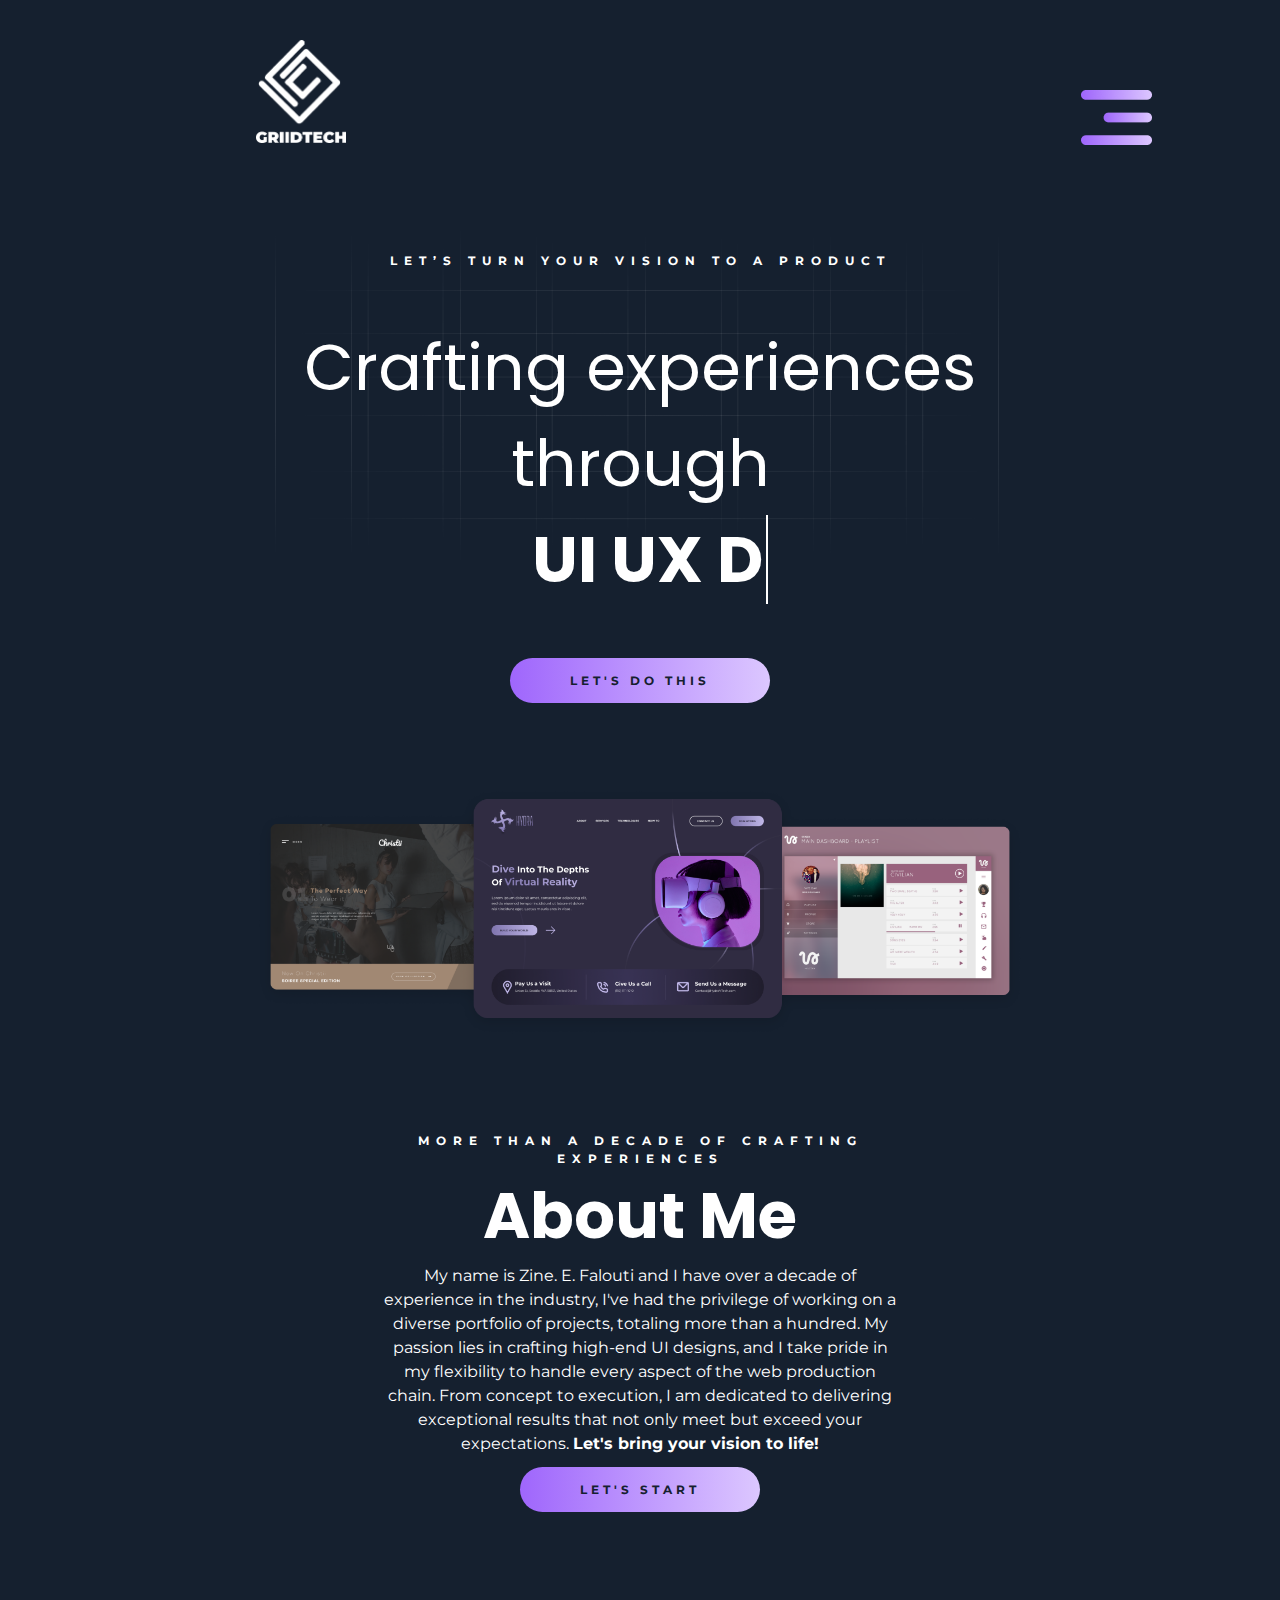
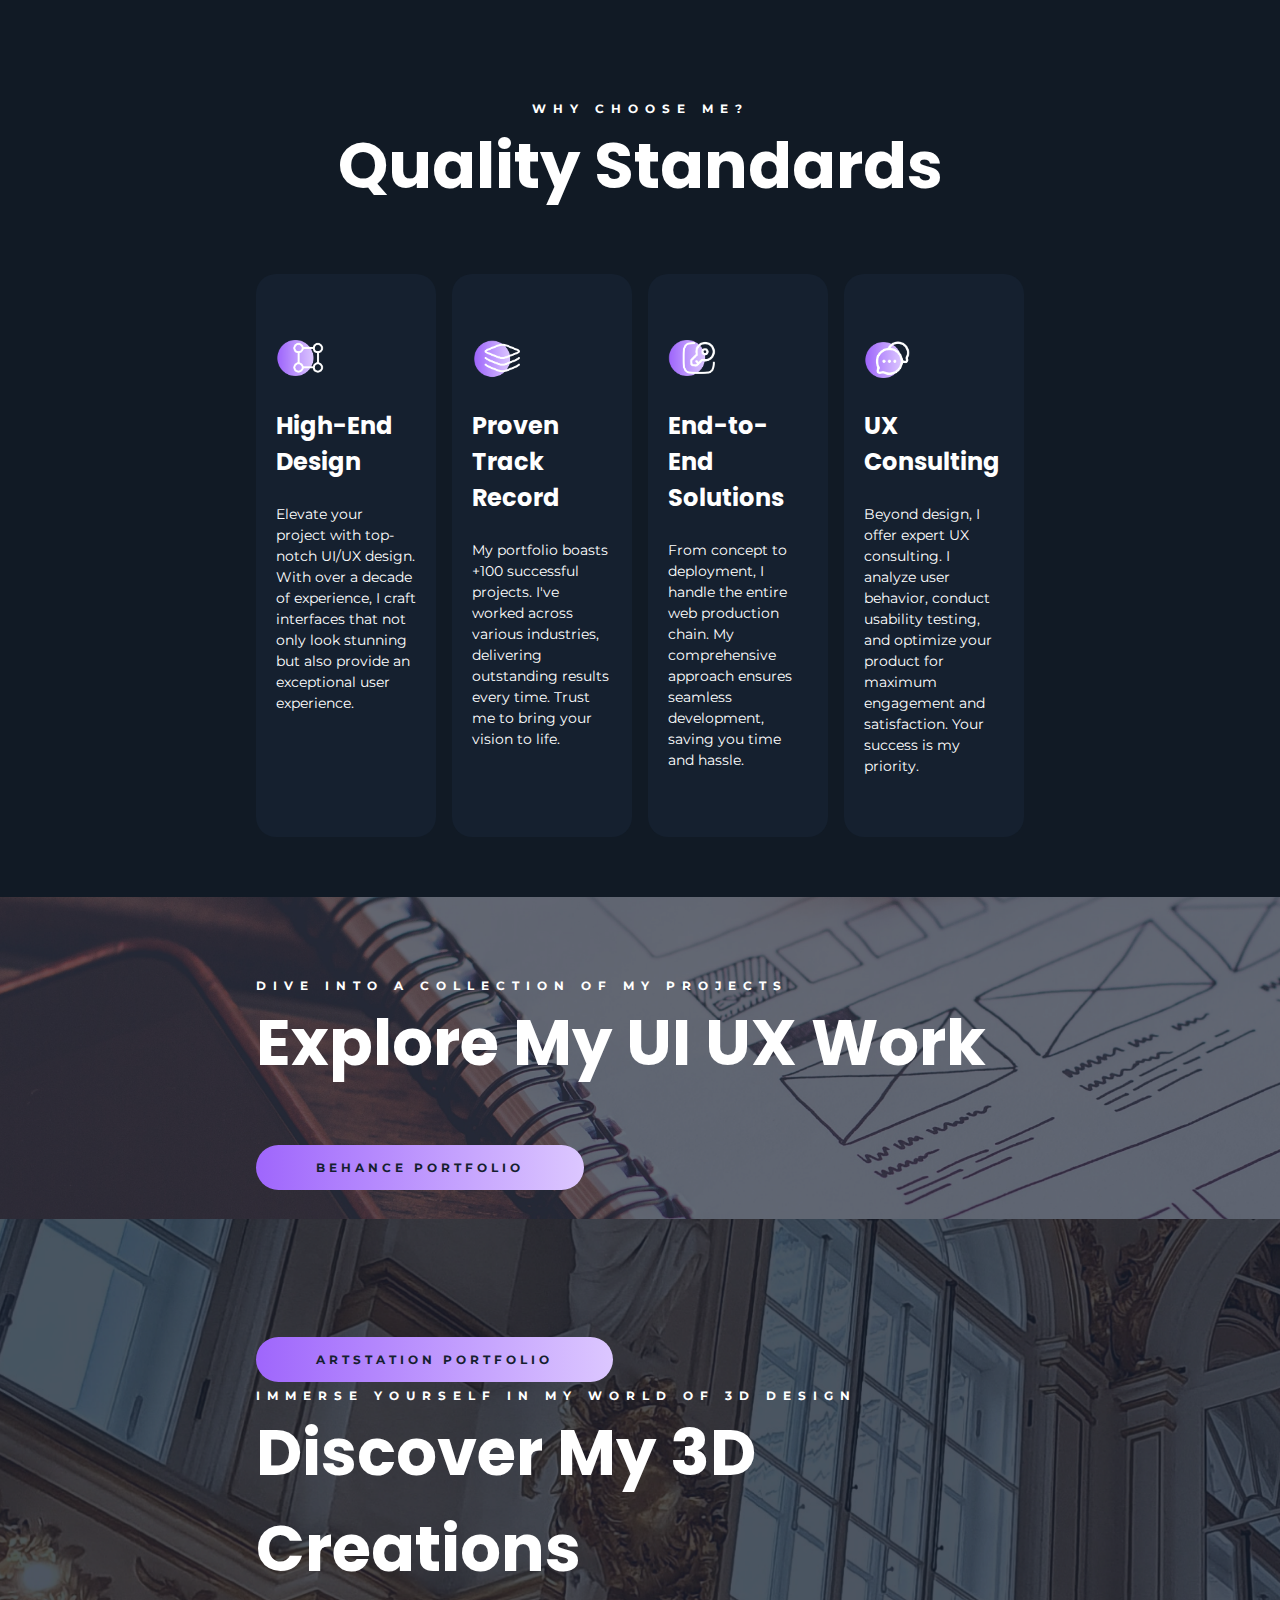
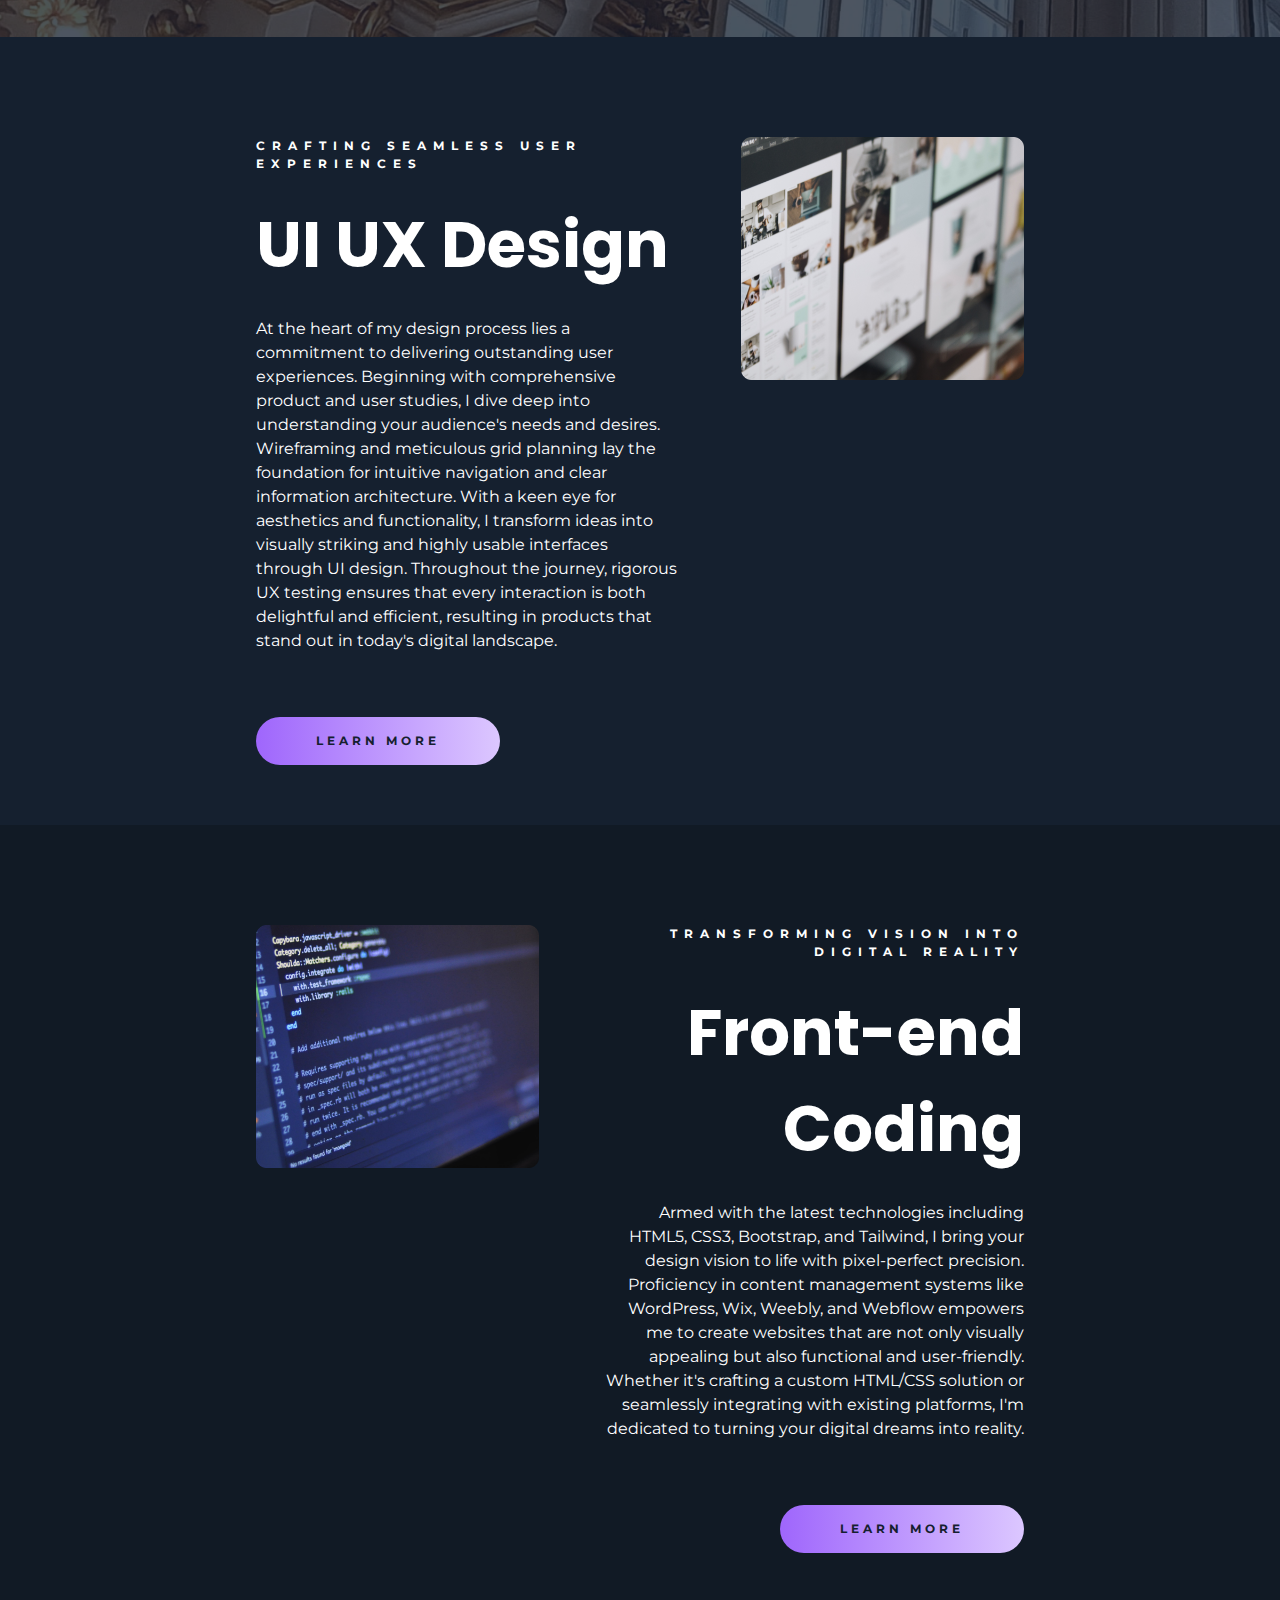
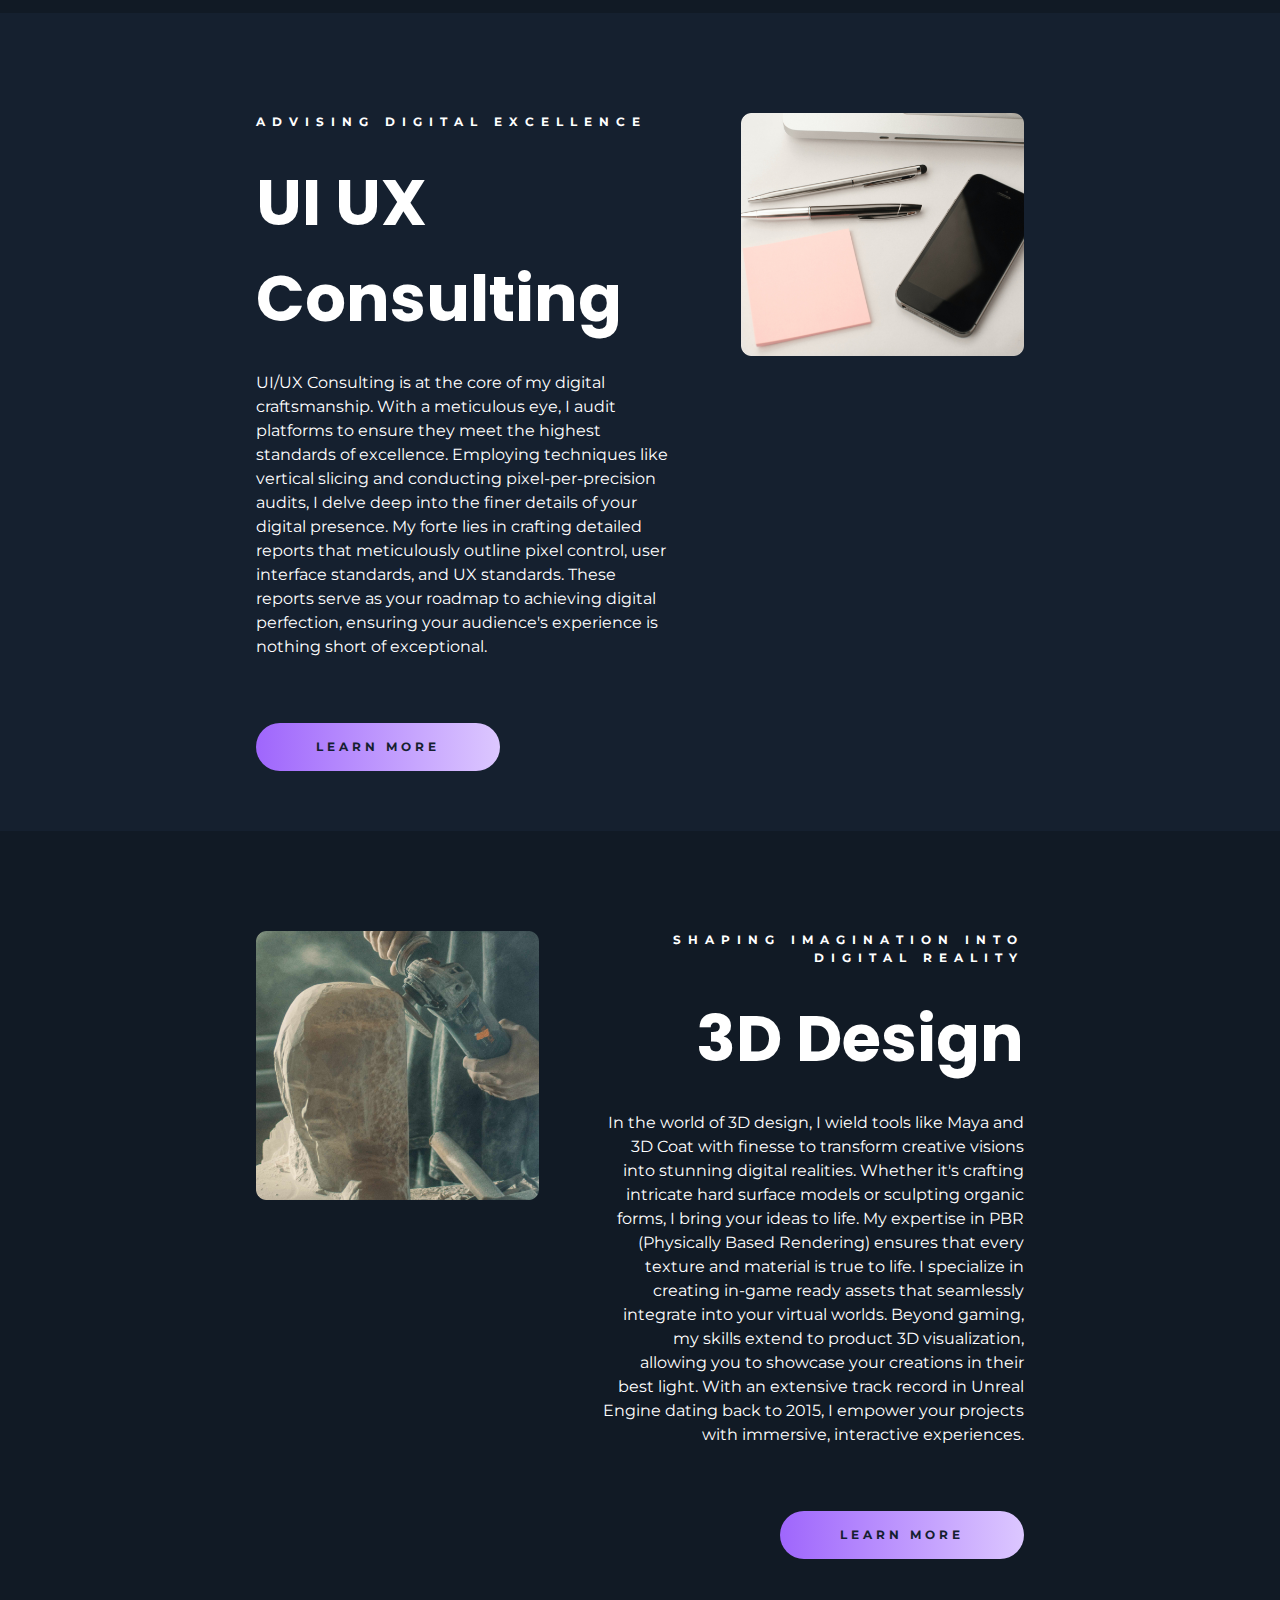
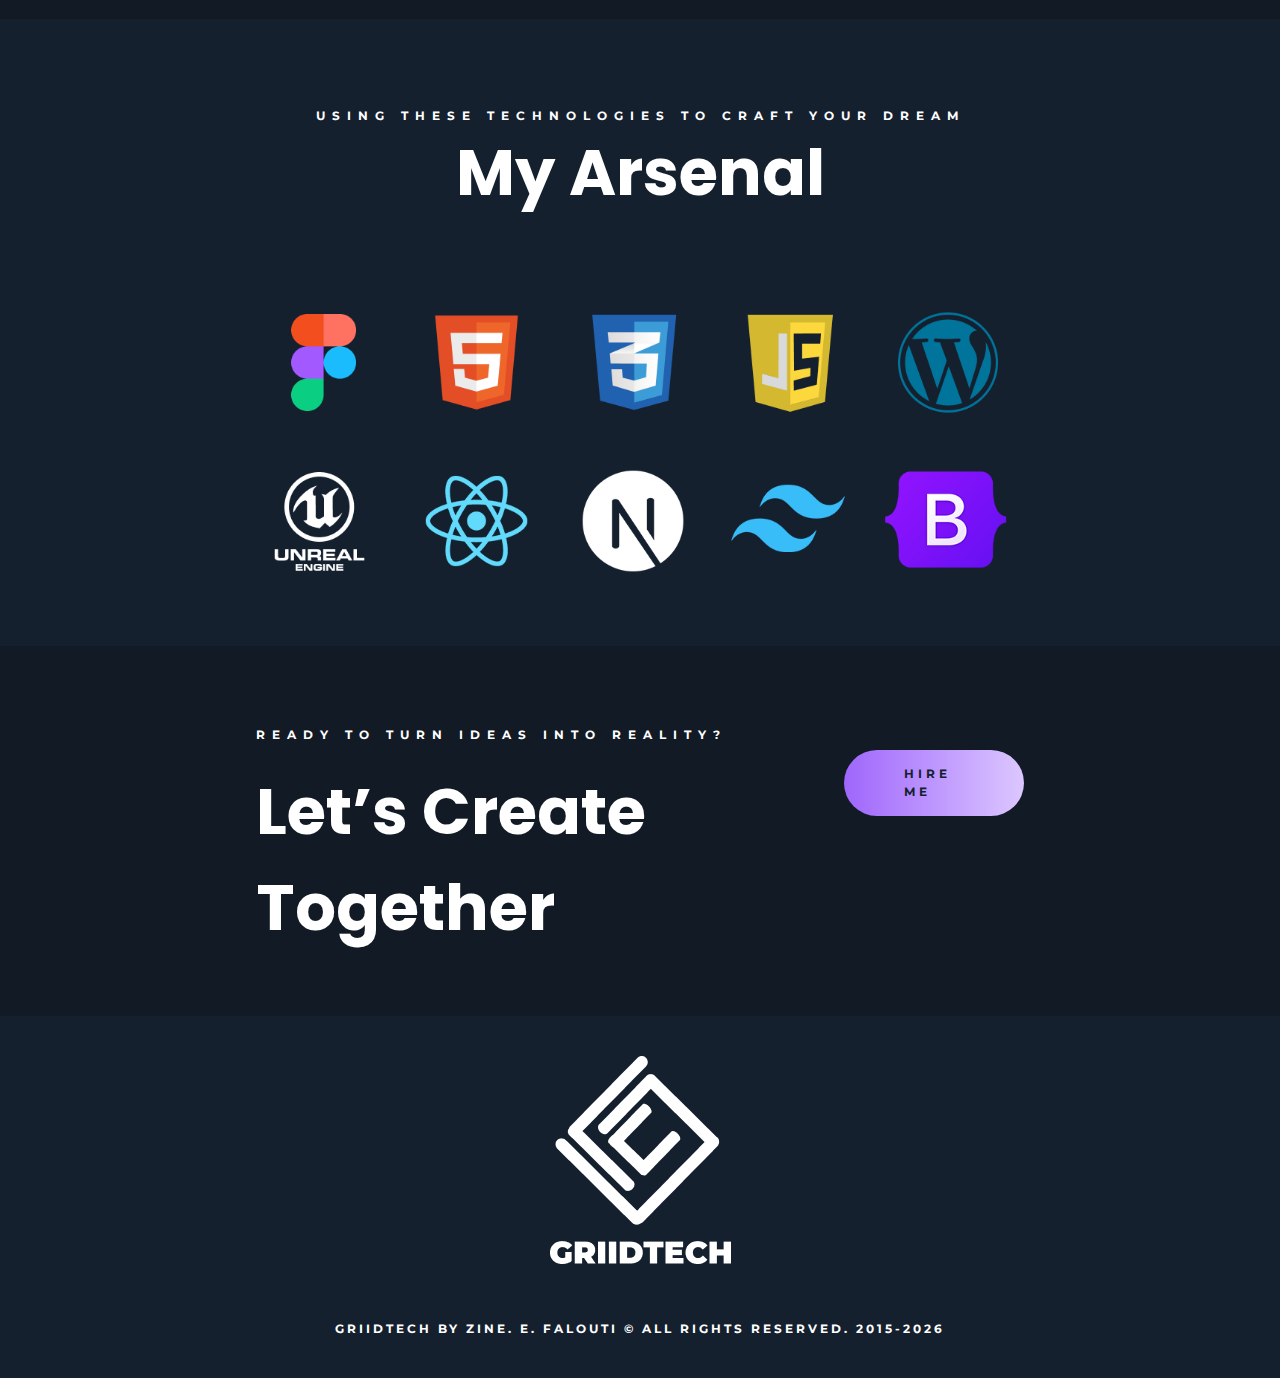
==== commit a8d404e9: "Updating the Tech Logos" ====
--- a/index.html
+++ b/index.html
@@ -1,389 +1,401 @@
-<!DOCTYPE html>
-<html>
-
-<head>
-    <!-- Importing Tailwind CSS Framework-->
-    <script src="js/tailwind.js"></script>
-
-
-    <!-- Importing CSS-->
-    <link rel="stylesheet" type="text/css" href="css/style.css">
-
-    <!-- Importing Animate CSS Library -->
-    <link rel="stylesheet" href="css/animate.css">
-
-    <!-- SEO Integration Part-->
-    <title>Griid Technology</title>
-    <meta charset="UTF-8">
-    <meta name="viewport" content="width=device-width, initial-scale=1.0">
-    <meta name="description" content="Freelance UI/UX Designer and Front-End Coder | Expert UI/UX Consulting | 3D Design for Video Games & Visualization. Elevate your digital projects with my creative expertise.">
-    <meta http-equiv="content-type" content="text/html;charset=UTF-8">
-
-    <!-- Favicon  -->
-    <link rel="shortcut icon" href="img/favicon.png" type="image/x-icon">
-
-</head>
-
-<body>
-
-   <!-- Header Code Starts Here -->
-
-   <div class="grid grid-cols-12 lg:px-64 pt-10 px-6">
-      <div class="logo col-span-4 2xl:col-span-1 xl:col-span-2">
-        <a href="index.html"><img src="img/logo.png" alt="GriidTech Logo" class="animate__animated animate__pulse"/></a>
-      </div>
-      <div class="col-span-4 2xl:col-span-8 navigation invisible 2xl:visible animate__animated animate__pulse">
-         <ul>
-            <li class="active"><a href="index.html">Home</a></li>
-            <li><a href="uidesign.html">UI UX</a></li>
-            <li><a href="3ddesign.html">3D Design</a></li>
-            <li><a href="consulting.html">Consulting</a></li>
-            <li><a href="mailto:zine.falouti@gmail.com?subject=GriidTech%20Let's%20Talk">Let's Talk</a></li>
-         </ul>
-      </div>
-      <div class="col-span-4 2xl:col-span-3">
-         <a href="https://www.upwork.com/freelancers/~01f99291744fe9a0e5" class="btn invisible 2xl:visible animate__animated animate__pulse" target="_blank">Hire me</a> 
-
-         <!-- Hamburger Menu Icon visible only in mobile/tablet-->  
-         <a href="#"><img src="img/hamburger.png" alt="Griid Tech Menu Hamburger" id="open-menu" class="hamburger visible 2xl:invisible animate__animated animate__pulse"></a>
-
-      </div>
-   </div>
-
-   <!-- Hamburger Open Menu Starts Here -->
-
-   <div class="menu-container" id="menu-container">
-      <a href=""><img src="img/close.png" id="close-menu" alt="GriidTech Close Menu" class="menu-close"></a>
-      <div class="menu">
-          <ul>
-            <li class="active"><a href="index.html">Home</a></li>
-            <li><a href="uidesign.html">UI UX</a></li>
-            <li><a href="3ddesign.html">3D Design</a></li>
-            <li><a href="consulting.html">Consulting</a></li>
-            <li><a href="mailto:zine.falouti@gmail.com?subject=GriidTech%20Let's%20Talk">Let's Talk</a></li>
-            <li><a href="https://www.upwork.com/freelancers/~01f99291744fe9a0e5" target="_blank">Hire me</a></li>
-          </ul>
-         
-      </div>
-  </div>
-
-  <!-- Header Code Stops Here -->
-
-  
-  <!-- Hero Section Starts Here -->
-
-  
-   
-    
-<div class="bg-hero w-full lg:px-64 pt-10 px-6 animate__animated animate__pulse">
-    <img src="img/griidpattern.png" alt="Griid"/>
-</div>
-
-<div class="content-hero w-full lg:px-64 pt-10 px-6 animate__animated animate__pulse">
-     <h4>LET’S TURN YOUR VISION TO A PRODUCT</h4>
-     <h1>Crafting experiences through</h1>
-     <span> &nbsp</span><span class="type-text"></span>
-</div>
-
- <div class="w-full lg:px-64 px-6 text-center animate__animated animate__pulse">
-     <a href="https://www.upwork.com/freelancers/~01f99291744fe9a0e5" target="_blank" class="hero-btn">Let's Do This</a> 
- </div>
-
-
-  <!-- Hero Section Stops Here -->
-
-
-  <!-- Hero Frames Starts Here -->
-
-  <div class="w-full lg:px-64 mt-24 px-6 img-frames animate__animated animate__pulse">
-     <img src="img/heroframe-grouped.png" alt="GriidTech Portfolio"/>
-  </div>
-
-
-
-  <!-- Hero Frames Stops Here -->
-
-  <!-- About Section Starts Here -->
-
-  <div class="w-full lg:px-96 mt-24 px-6 about pb-12 animate__animated animate__pulse">
-      <h4>MORE THAN A DECADE OF CRAFTING EXPERIENCES</h4>
-      <h1>About Me</h1>
-      <p>My name is Zine. E. Falouti and I have over a decade of experience in the industry, I've had the privilege of working on a diverse portfolio of projects, totaling more than a hundred. My passion lies in crafting high-end UI designs, and I take pride in my flexibility to handle every aspect of the web production chain. From concept to execution, I am dedicated to delivering exceptional results that not only meet but exceed your expectations. <b>Let's bring your vision to life!</b></p>
-      <a href="https://www.upwork.com/freelancers/~01f99291744fe9a0e5" target="_blank" class="hero-btn">Let's Start</a> 
-  </div>
-
- <!-- About Section Stops Here -->
-
- <!-- Quality 4 Blocks Section Starts Here -->
-
- <div class="quality">
-   <div class="w-full lg:px-64 pt-10 px-6 animate__animated animate__pulse">
-      <h4>WHY CHOOSE ME?</h4>
-      <h1>Quality Standards</h1>
-   </div>
-   <div class="grid grid-cols-12 lg:px-64 pt-10 px-6 animate__animated animate__pulse gap-4">
-      <div class="col-span-12 md:col-span-6 xl:col-span-3 q-block space-y-6">
-          <img src="img/home-icon1.png" alt="High End Design">
-          <h3>High-End Design</h3>
-          <p>Elevate your project with top-notch UI/UX design. With over a decade of experience, I craft interfaces that not only look stunning but also provide an exceptional user experience.</p>
-      </div>
-      <div class="col-span-12 md:col-span-6 xl:col-span-3 q-block space-y-6">
-        <img src="img/home-icon2.png" alt="Proven Track Record">
-        <h3>Proven Track Record</h3>
-        <p>My portfolio boasts +100 successful projects. I've worked across various industries, delivering outstanding results every time. Trust me to bring your vision to life.</p>
-      </div>
-      <div class="col-span-12 md:col-span-6 xl:col-span-3 q-block space-y-6">
-        <img src="img/home-icon3.png" alt="End-to-End Solutions">
-        <h3>End-to-End Solutions</h3>
-        <p>From concept to deployment, I handle the entire web production chain. My comprehensive approach ensures seamless development, saving you time and hassle.</p>
-      </div>
-      <div class="col-span-12 md:col-span-6 xl:col-span-3 q-block space-y-6">
-        <img src="img/home-icon4.png" alt="UX Consulting">
-        <h3>UX Consulting</h3>
-        <p>Beyond design, I offer expert UX consulting. I analyze user behavior, conduct usability testing, and optimize your product for maximum engagement and satisfaction. Your success is my priority.</p>
-      </div>
-   </div>
- </div>
-
- <!-- Quality 4 Blocks Section Stops Here -->
-
-
- <!-- UI Portfolio Banner Starts Here -->
-
- <div class="portfolio-ui">
-   <div class="grid grid-cols-12 lg:px-64 pt-10 px-6 animate__animated animate__pulse gap-4">
-      <div class="col-span-12 2xl:col-span-8">
-         <h4>Dive into a Collection of My Projects</h4>
-         <h1>Explore My UI UX  Work</h1>
-      </div>
-      <div class="col-span-12 2xl:col-span-4 2xl:mt-8 mt-12 2xl:text-right">
-        <a href="https://www.behance.net/zinefalouti" target="_blank" class="hero-btn">Behance Portfolio</a> 
-      </div>
-   </div>
- </div>
-
- <!-- UI Portfolio Banner Stops Here -->
-
-
-<!-- 3D Portfolio Banner Starts Here -->
-
-<div class="portfolio-3d">
-    <div class="grid grid-cols-12 lg:px-64 pt-10 px-6 animate__animated animate__pulse gap-4">
-       <div class="col-span-12 2xl:col-span-4 2xl:mt-8 mt-12">
-            <a href="https://www.artstation.com/zinefalouti" target="_blank" class="hero-btn">Artstation Portfolio</a> 
-       </div>
-       <div class="col-span-12 2xl:col-span-8 2xl:text-right">
-          <h4>Immerse Yourself in MY World of 3D Design</h4>
-          <h1>Discover My 3D Creations</h1>
-       </div>
-    </div>
-  </div>
-
-<!-- 3D Portfolio Banner Stops Here -->
-
-
-<!-- Categories' Sections Start Here -->
-
-<div class="section-l">
-  <div class="grid grid-cols-12 lg:px-64 pt-10 px-6 animate__animated animate__pulse xl:gap-16">
-     <div class="col-span-12 xl:col-span-7 space-y-6">
-        <h4>Crafting Seamless User Experiences</h4>
-        <h1>UI UX Design</h1>
-        <p>At the heart of my design process lies a commitment to delivering outstanding user experiences. Beginning with comprehensive product and user studies, I dive deep into understanding your audience's needs and desires. Wireframing and meticulous grid planning lay the foundation for intuitive navigation and clear information architecture. With a keen eye for aesthetics and functionality, I transform ideas into visually striking and highly usable interfaces through UI design. Throughout the journey, rigorous UX testing ensures that every interaction is both delightful and efficient, resulting in products that stand out in today's digital landscape.</p>
-        <div>
-            <a href="uidesign.html" class="section-btn">Learn More</a> 
-        </div>
-     </div>
-     <div class="col-span-12 xl:col-span-5">
-        <img src="img/home-frame1.png" alt="UI Design Frame"/>
-     </div>
-  </div>
-</div>
-
-
-<div class="section-r">
-    <div class="grid grid-cols-12 lg:px-64 pt-10 px-6 animate__animated animate__pulse xl:gap-16">
-       <div class="col-span-12 xl:col-span-5">
-          <img src="img/home-frame2.png" alt="UI Design Frame"/>
-       </div>
-       <div class="col-span-12 xl:col-span-7 space-y-6">
-        <h4>Transforming Vision into Digital Reality</h4>
-        <h1>Front-end Coding</h1>
-        <p>Armed with the latest technologies including HTML5, CSS3, Bootstrap, and Tailwind, I bring your design vision to life with pixel-perfect precision. Proficiency in content management systems like WordPress, Wix, Weebly, and Webflow empowers me to create websites that are not only visually appealing but also functional and user-friendly. Whether it's crafting a custom HTML/CSS solution or seamlessly integrating with existing platforms, I'm dedicated to turning your digital dreams into reality.</p>
-        <div>
-            <a href="uidesign.html" class="section-btn">Learn More</a> 
-        </div>
-     </div>
-    </div>
-  </div>
-
-
-
-  
-<div class="section-l">
-    <div class="grid grid-cols-12 lg:px-64 pt-10 px-6 animate__animated animate__pulse xl:gap-16">
-       <div class="col-span-12 xl:col-span-7 space-y-6">
-          <h4>Advising Digital Excellence</h4>
-          <h1>UI UX Consulting</h1>
-          <p>UI/UX Consulting is at the core of my digital craftsmanship. With a meticulous eye, I audit platforms to ensure they meet the highest standards of excellence. Employing techniques like vertical slicing and conducting pixel-per-precision audits, I delve deep into the finer details of your digital presence. My forte lies in crafting detailed reports that meticulously outline pixel control, user interface standards, and UX standards. These reports serve as your roadmap to achieving digital perfection, ensuring your audience's experience is nothing short of exceptional.</p>
-          <div>
-              <a href="consulting.html" class="section-btn">Learn More</a> 
-          </div>
-       </div>
-       <div class="col-span-12 xl:col-span-5">
-          <img src="img/home-frame3.png" alt="UI Design Frame"/>
-       </div>
-    </div>
-</div>
-
-
-<div class="section-r">
-    <div class="grid grid-cols-12 lg:px-64 pt-10 px-6 animate__animated animate__pulse xl:gap-16">
-       <div class="col-span-12 xl:col-span-5">
-          <img src="img/home-frame4.png" alt="UI Design Frame"/>
-       </div>
-       <div class="col-span-12 xl:col-span-7 space-y-6">
-        <h4>Shaping Imagination into Digital Reality</h4>
-        <h1>3D Design</h1>
-        <p>In the world of 3D design, I wield tools like Maya and 3D Coat with finesse to transform creative visions into stunning digital realities. Whether it's crafting intricate hard surface models or sculpting organic forms, I bring your ideas to life. My expertise in PBR (Physically Based Rendering) ensures that every texture and material is true to life. I specialize in creating in-game ready assets that seamlessly integrate into your virtual worlds. Beyond gaming, my skills extend to product 3D visualization, allowing you to showcase your creations in their best light. With an extensive track record in Unreal Engine dating back to 2015, I empower your projects with immersive, interactive experiences.</p>
-        <div>
-            <a href="3ddesign.html" class="section-btn">Learn More</a> 
-        </div>
-     </div>
-    </div>
-  </div>
-
-<!-- Categories' Sections Stops Here -->
-
-
-<!-- Technologies Section Starts Here -->
-
-<div class="grid grid-cols-12 lg:px-64 pt-10 px-6 xl:gap-4 animate__animated animate__pulse tech">
-   <div class="col-span-12 mt-12 mb-12">
-      <h4>USING THESE TECHNOLOGIES TO CRAFT YOUR DREAM</h4>
-      <h1>My Arsenal</h1>
-   </div>
-   <div class="col-span-6 md:col-span-4 2xl:col-span-2">
-       <a href="http://figma.com/" target="_blank"><img src="img/tech-1.png" alt="Figma"></a>
-   </div>
-   <div class="col-span-6 md:col-span-4 2xl:col-span-2">
-    <a href="https://en.wikipedia.org/wiki/HTML5" target="_blank"><img src="img/tech-2.png" alt="Figma"></a>
-   </div>
-   <div class="col-span-6 md:col-span-4 2xl:col-span-2">
-    <a href="https://en.wikipedia.org/wiki/CSS" target="_blank"><img src="img/tech-3.png" alt="Figma"></a>
-   </div>
-   <div class="col-span-6 md:col-span-4 2xl:col-span-2">
-    <a href="https://en.wikipedia.org/wiki/JavaScript" target="_blank"><img src="img/tech-4.png" alt="Figma"></a>
-   </div>
-   <div class="col-span-6 md:col-span-4 2xl:col-span-2">
-    <a href="https://wordpress.com/" target="_blank"><img src="img/tech-5.png" alt="Figma"></a>
-   </div>
-   <div class="col-span-6 md:col-span-4 2xl:col-span-2">
-    <a href="https://www.unrealengine.com/en-US/" target="_blank"><img src="img/tech-6.png" alt="Figma"></a>
-   </div>
-</div>
-
-
-<!-- Technologies Section Stops Here -->
-
-  <!-- Footer Starts Here -->
-
-  <div class="grid grid-cols-12 lg:px-64 pt-10 px-6 xl:gap-4 pre-footer">
-    <div class="col-span-12 xl:col-span-9 animate__animated animate__pulse">
-       <h4>Ready to Turn Ideas into Reality?</h4>
-       <h1>Let’s Create Together</h1>
-    </div>
-    <div class="col-span-12 xl:col-span-3 mt-16 animate__animated animate__pulse">
-     <a href="https://www.upwork.com/freelancers/~01f99291744fe9a0e5" target="_blank" class="hero-btn  lg:float-right">Hire Me</a> 
-    </div>
- </div>
- 
- <div class="lg:px-64 pt-10 px-6 xl:gap-4 footer animate__animated animate__pulse">
-     <img src="img/logo.png" alt="Griid Tech Logo">
-     <H4>GRIIDTECH BY ZINE. e. falouti © all rights reserved. 2015-<script>document.write(new Date().getFullYear())</script></H4>
- </div>
- 
- <!-- Footer Stops Here -->
-
-
-
-  <!-- Script For the Hamburger Menu function Mobile -->
-
-
-  <script>
-   const openMenuButton = document.getElementById('open-menu');
-   const closeMenuButton = document.getElementById('close-menu');
-   const menuContainer = document.getElementById('menu-container');
-
-   openMenuButton.addEventListener('click', () => {
-       menuContainer.style.display = 'block';
-       openMenuButton.style.display = 'none';
-       closeMenuButton.style.display = 'block';
-   });
-
-   closeMenuButton.addEventListener('click', () => {
-       menuContainer.style.display = 'none';
-       openMenuButton.style.display = 'block';
-       closeMenuButton.style.display = 'none';
-   });
-
-   menuContainer.addEventListener('click', (e) => {
-       if (e.target.id === 'menu-container') {
-           menuContainer.style.display = 'none';
-           openMenuButton.style.display = 'block';
-           closeMenuButton.style.display = 'none';
-       }
-   });
-</script>
-  
-<!-- Hero Text Animation Script -->
-
-<script>
-
-'use strict';
-
-const type = document.querySelector('.type-text');
-
-let listTexts = ['UI UX Design','Front End Coding', 'UI UX Consulting', '3D Design'];
-
-let index = -1;
-let current = 0;
-
-function typeTextFunc() {
-    if (current === listTexts.length) {
-        current = 0;
-    }
-    let typeText = setInterval(() => {
-        if (index == listTexts[current].length - 1) {
-            clearInterval(typeText);
-            clearTextFunc();
-        } else {
-            index++;
-            type.textContent += listTexts[current][index];
-        }
-    }, 130);
-};
-
-function clearTextFunc() {
-    let clearText = setInterval(() => {
-        if (type.textContent.length == 0) {
-            clearInterval(clearText);
-            index = -1;
-            current++
-            typeTextFunc();
-        } else {
-            type.textContent = type.textContent.slice(0, -1)
-        }
-    }, 130);
-};
-
-typeTextFunc();
-
-</script>
-
-
-
-</body>
-
-</html>
-
+<!DOCTYPE html>
+<html>
+
+<head>
+    <!-- Importing Tailwind CSS Framework-->
+    <script src="js/tailwind.js"></script>
+
+
+    <!-- Importing CSS-->
+    <link rel="stylesheet" type="text/css" href="css/style.css">
+
+    <!-- Importing Animate CSS Library -->
+    <link rel="stylesheet" href="css/animate.css">
+
+    <!-- SEO Integration Part-->
+    <title>Griid Technology</title>
+    <meta charset="UTF-8">
+    <meta name="viewport" content="width=device-width, initial-scale=1.0">
+    <meta name="description" content="Freelance UI/UX Designer and Front-End Coder | Expert UI/UX Consulting | 3D Design for Video Games & Visualization. Elevate your digital projects with my creative expertise.">
+    <meta http-equiv="content-type" content="text/html;charset=UTF-8">
+
+    <!-- Favicon  -->
+    <link rel="shortcut icon" href="img/favicon.png" type="image/x-icon">
+
+</head>
+
+<body>
+
+   <!-- Header Code Starts Here -->
+
+   <div class="grid grid-cols-12 lg:px-64 pt-10 px-6">
+      <div class="logo col-span-4 2xl:col-span-1 xl:col-span-2">
+        <a href="index.html"><img src="img/logo.png" alt="GriidTech Logo" class="animate__animated animate__pulse"/></a>
+      </div>
+      <div class="col-span-4 2xl:col-span-8 navigation invisible 2xl:visible animate__animated animate__pulse">
+         <ul>
+            <li class="active"><a href="index.html">Home</a></li>
+            <li><a href="uidesign.html">UI UX</a></li>
+            <li><a href="3ddesign.html">3D Design</a></li>
+            <li><a href="consulting.html">Consulting</a></li>
+            <li><a href="mailto:zine.falouti@gmail.com?subject=GriidTech%20Let's%20Talk">Let's Talk</a></li>
+         </ul>
+      </div>
+      <div class="col-span-4 2xl:col-span-3">
+         <a href="https://www.upwork.com/freelancers/~01f99291744fe9a0e5" class="btn invisible 2xl:visible animate__animated animate__pulse" target="_blank">Hire me</a> 
+
+         <!-- Hamburger Menu Icon visible only in mobile/tablet-->  
+         <a href="#"><img src="img/hamburger.png" alt="Griid Tech Menu Hamburger" id="open-menu" class="hamburger visible 2xl:invisible animate__animated animate__pulse"></a>
+
+      </div>
+   </div>
+
+   <!-- Hamburger Open Menu Starts Here -->
+
+   <div class="menu-container" id="menu-container">
+      <a href=""><img src="img/close.png" id="close-menu" alt="GriidTech Close Menu" class="menu-close"></a>
+      <div class="menu">
+          <ul>
+            <li class="active"><a href="index.html">Home</a></li>
+            <li><a href="uidesign.html">UI UX</a></li>
+            <li><a href="3ddesign.html">3D Design</a></li>
+            <li><a href="consulting.html">Consulting</a></li>
+            <li><a href="mailto:zine.falouti@gmail.com?subject=GriidTech%20Let's%20Talk">Let's Talk</a></li>
+            <li><a href="https://www.upwork.com/freelancers/~01f99291744fe9a0e5" target="_blank">Hire me</a></li>
+          </ul>
+         
+      </div>
+  </div>
+
+  <!-- Header Code Stops Here -->
+
+  
+  <!-- Hero Section Starts Here -->
+
+  
+   
+    
+<div class="bg-hero w-full lg:px-64 pt-10 px-6 animate__animated animate__pulse">
+    <img src="img/griidpattern.png" alt="Griid"/>
+</div>
+
+<div class="content-hero w-full lg:px-64 pt-10 px-6 animate__animated animate__pulse">
+     <h4>LET’S TURN YOUR VISION TO A PRODUCT</h4>
+     <h1>Crafting experiences through</h1>
+     <span> &nbsp</span><span class="type-text"></span>
+</div>
+
+ <div class="w-full lg:px-64 px-6 text-center animate__animated animate__pulse">
+     <a href="https://www.upwork.com/freelancers/~01f99291744fe9a0e5" target="_blank" class="hero-btn">Let's Do This</a> 
+ </div>
+
+
+  <!-- Hero Section Stops Here -->
+
+
+  <!-- Hero Frames Starts Here -->
+
+  <div class="w-full lg:px-64 mt-24 px-6 img-frames animate__animated animate__pulse">
+     <img src="img/heroframe-grouped.png" alt="GriidTech Portfolio"/>
+  </div>
+
+
+
+  <!-- Hero Frames Stops Here -->
+
+  <!-- About Section Starts Here -->
+
+  <div class="w-full lg:px-96 mt-24 px-6 about pb-12 animate__animated animate__pulse">
+      <h4>MORE THAN A DECADE OF CRAFTING EXPERIENCES</h4>
+      <h1>About Me</h1>
+      <p>My name is Zine. E. Falouti and I have over a decade of experience in the industry, I've had the privilege of working on a diverse portfolio of projects, totaling more than a hundred. My passion lies in crafting high-end UI designs, and I take pride in my flexibility to handle every aspect of the web production chain. From concept to execution, I am dedicated to delivering exceptional results that not only meet but exceed your expectations. <b>Let's bring your vision to life!</b></p>
+      <a href="https://www.upwork.com/freelancers/~01f99291744fe9a0e5" target="_blank" class="hero-btn">Let's Start</a> 
+  </div>
+
+ <!-- About Section Stops Here -->
+
+ <!-- Quality 4 Blocks Section Starts Here -->
+
+ <div class="quality">
+   <div class="w-full lg:px-64 pt-10 px-6 animate__animated animate__pulse">
+      <h4>WHY CHOOSE ME?</h4>
+      <h1>Quality Standards</h1>
+   </div>
+   <div class="grid grid-cols-12 lg:px-64 pt-10 px-6 animate__animated animate__pulse gap-4">
+      <div class="col-span-12 md:col-span-6 xl:col-span-3 q-block space-y-6">
+          <img src="img/home-icon1.png" alt="High End Design">
+          <h3>High-End Design</h3>
+          <p>Elevate your project with top-notch UI/UX design. With over a decade of experience, I craft interfaces that not only look stunning but also provide an exceptional user experience.</p>
+      </div>
+      <div class="col-span-12 md:col-span-6 xl:col-span-3 q-block space-y-6">
+        <img src="img/home-icon2.png" alt="Proven Track Record">
+        <h3>Proven Track Record</h3>
+        <p>My portfolio boasts +100 successful projects. I've worked across various industries, delivering outstanding results every time. Trust me to bring your vision to life.</p>
+      </div>
+      <div class="col-span-12 md:col-span-6 xl:col-span-3 q-block space-y-6">
+        <img src="img/home-icon3.png" alt="End-to-End Solutions">
+        <h3>End-to-End Solutions</h3>
+        <p>From concept to deployment, I handle the entire web production chain. My comprehensive approach ensures seamless development, saving you time and hassle.</p>
+      </div>
+      <div class="col-span-12 md:col-span-6 xl:col-span-3 q-block space-y-6">
+        <img src="img/home-icon4.png" alt="UX Consulting">
+        <h3>UX Consulting</h3>
+        <p>Beyond design, I offer expert UX consulting. I analyze user behavior, conduct usability testing, and optimize your product for maximum engagement and satisfaction. Your success is my priority.</p>
+      </div>
+   </div>
+ </div>
+
+ <!-- Quality 4 Blocks Section Stops Here -->
+
+
+ <!-- UI Portfolio Banner Starts Here -->
+
+ <div class="portfolio-ui">
+   <div class="grid grid-cols-12 lg:px-64 pt-10 px-6 animate__animated animate__pulse gap-4">
+      <div class="col-span-12 2xl:col-span-8">
+         <h4>Dive into a Collection of My Projects</h4>
+         <h1>Explore My UI UX  Work</h1>
+      </div>
+      <div class="col-span-12 2xl:col-span-4 2xl:mt-8 mt-12 2xl:text-right">
+        <a href="https://www.behance.net/zinefalouti" target="_blank" class="hero-btn">Behance Portfolio</a> 
+      </div>
+   </div>
+ </div>
+
+ <!-- UI Portfolio Banner Stops Here -->
+
+
+<!-- 3D Portfolio Banner Starts Here -->
+
+<div class="portfolio-3d">
+    <div class="grid grid-cols-12 lg:px-64 pt-10 px-6 animate__animated animate__pulse gap-4">
+       <div class="col-span-12 2xl:col-span-4 2xl:mt-8 mt-12">
+            <a href="https://www.artstation.com/zinefalouti" target="_blank" class="hero-btn">Artstation Portfolio</a> 
+       </div>
+       <div class="col-span-12 2xl:col-span-8 2xl:text-right">
+          <h4>Immerse Yourself in MY World of 3D Design</h4>
+          <h1>Discover My 3D Creations</h1>
+       </div>
+    </div>
+  </div>
+
+<!-- 3D Portfolio Banner Stops Here -->
+
+
+<!-- Categories' Sections Start Here -->
+
+<div class="section-l">
+  <div class="grid grid-cols-12 lg:px-64 pt-10 px-6 animate__animated animate__pulse xl:gap-16">
+     <div class="col-span-12 xl:col-span-7 space-y-6">
+        <h4>Crafting Seamless User Experiences</h4>
+        <h1>UI UX Design</h1>
+        <p>At the heart of my design process lies a commitment to delivering outstanding user experiences. Beginning with comprehensive product and user studies, I dive deep into understanding your audience's needs and desires. Wireframing and meticulous grid planning lay the foundation for intuitive navigation and clear information architecture. With a keen eye for aesthetics and functionality, I transform ideas into visually striking and highly usable interfaces through UI design. Throughout the journey, rigorous UX testing ensures that every interaction is both delightful and efficient, resulting in products that stand out in today's digital landscape.</p>
+        <div>
+            <a href="uidesign.html" class="section-btn">Learn More</a> 
+        </div>
+     </div>
+     <div class="col-span-12 xl:col-span-5">
+        <img src="img/home-frame1.png" alt="UI Design Frame"/>
+     </div>
+  </div>
+</div>
+
+
+<div class="section-r">
+    <div class="grid grid-cols-12 lg:px-64 pt-10 px-6 animate__animated animate__pulse xl:gap-16">
+       <div class="col-span-12 xl:col-span-5">
+          <img src="img/home-frame2.png" alt="UI Design Frame"/>
+       </div>
+       <div class="col-span-12 xl:col-span-7 space-y-6">
+        <h4>Transforming Vision into Digital Reality</h4>
+        <h1>Front-end Coding</h1>
+        <p>Armed with the latest technologies including HTML5, CSS3, Bootstrap, and Tailwind, I bring your design vision to life with pixel-perfect precision. Proficiency in content management systems like WordPress, Wix, Weebly, and Webflow empowers me to create websites that are not only visually appealing but also functional and user-friendly. Whether it's crafting a custom HTML/CSS solution or seamlessly integrating with existing platforms, I'm dedicated to turning your digital dreams into reality.</p>
+        <div>
+            <a href="uidesign.html" class="section-btn">Learn More</a> 
+        </div>
+     </div>
+    </div>
+  </div>
+
+
+
+  
+<div class="section-l">
+    <div class="grid grid-cols-12 lg:px-64 pt-10 px-6 animate__animated animate__pulse xl:gap-16">
+       <div class="col-span-12 xl:col-span-7 space-y-6">
+          <h4>Advising Digital Excellence</h4>
+          <h1>UI UX Consulting</h1>
+          <p>UI/UX Consulting is at the core of my digital craftsmanship. With a meticulous eye, I audit platforms to ensure they meet the highest standards of excellence. Employing techniques like vertical slicing and conducting pixel-per-precision audits, I delve deep into the finer details of your digital presence. My forte lies in crafting detailed reports that meticulously outline pixel control, user interface standards, and UX standards. These reports serve as your roadmap to achieving digital perfection, ensuring your audience's experience is nothing short of exceptional.</p>
+          <div>
+              <a href="consulting.html" class="section-btn">Learn More</a> 
+          </div>
+       </div>
+       <div class="col-span-12 xl:col-span-5">
+          <img src="img/home-frame3.png" alt="UI Design Frame"/>
+       </div>
+    </div>
+</div>
+
+
+<div class="section-r">
+    <div class="grid grid-cols-12 lg:px-64 pt-10 px-6 animate__animated animate__pulse xl:gap-16">
+       <div class="col-span-12 xl:col-span-5">
+          <img src="img/home-frame4.png" alt="UI Design Frame"/>
+       </div>
+       <div class="col-span-12 xl:col-span-7 space-y-6">
+        <h4>Shaping Imagination into Digital Reality</h4>
+        <h1>3D Design</h1>
+        <p>In the world of 3D design, I wield tools like Maya and 3D Coat with finesse to transform creative visions into stunning digital realities. Whether it's crafting intricate hard surface models or sculpting organic forms, I bring your ideas to life. My expertise in PBR (Physically Based Rendering) ensures that every texture and material is true to life. I specialize in creating in-game ready assets that seamlessly integrate into your virtual worlds. Beyond gaming, my skills extend to product 3D visualization, allowing you to showcase your creations in their best light. With an extensive track record in Unreal Engine dating back to 2015, I empower your projects with immersive, interactive experiences.</p>
+        <div>
+            <a href="3ddesign.html" class="section-btn">Learn More</a> 
+        </div>
+     </div>
+    </div>
+  </div>
+
+<!-- Categories' Sections Stops Here -->
+
+
+<!-- Technologies Section Starts Here -->
+
+<div class="grid grid-cols-5 lg:px-64 pt-10 px-6 xl:gap-4 animate__animated animate__pulse tech">
+   <div class="col-span-5 mt-12 mb-12">
+      <h4>USING THESE TECHNOLOGIES TO CRAFT YOUR DREAM</h4>
+      <h1>My Arsenal</h1>
+   </div>
+   <div class="col-span-5 md:col-span-1 2xl:col-span-1">
+       <a href="http://figma.com/" target="_blank"><img src="img/tech-1.png" alt="Figma"></a>
+   </div>
+   <div class="col-span-5 md:col-span-1 2xl:col-span-1">
+    <a href="https://en.wikipedia.org/wiki/HTML5" target="_blank"><img src="img/tech-2.png" alt="Figma"></a>
+   </div>
+   <div class="col-span-5 md:col-span-1 2xl:col-span-1">
+    <a href="https://en.wikipedia.org/wiki/CSS" target="_blank"><img src="img/tech-3.png" alt="Figma"></a>
+   </div>
+   <div class="col-span-5 md:col-span-1 2xl:col-span-1">
+    <a href="https://en.wikipedia.org/wiki/JavaScript" target="_blank"><img src="img/tech-4.png" alt="Figma"></a>
+   </div>
+   <div class="col-span-5 md:col-span-1 2xl:col-span-1">
+    <a href="https://wordpress.com/" target="_blank"><img src="img/tech-5.png" alt="Figma"></a>
+   </div>
+   <div class="col-span-5 md:col-span-1 2xl:col-span-1">
+    <a href="https://www.unrealengine.com/en-US/" target="_blank"><img src="img/tech-6.png" alt="Figma"></a>
+   </div>
+   <div class="col-span-5 md:col-span-1 2xl:col-span-1">
+    <a href="https://react.dev/" target="_blank"><img src="img/tech-7.png" alt="Figma"></a>
+   </div>
+   <div class="col-span-5 md:col-span-1 2xl:col-span-1">
+    <a href="https://nextjs.org/" target="_blank"><img src="img/tech-8.png" alt="Figma"></a>
+   </div>
+   <div class="col-span-5 md:col-span-1 2xl:col-span-1">
+    <a href="https://tailwindcss.com/" target="_blank"><img src="img/tech-9.png" alt="Figma"></a>
+   </div>
+   <div class="col-span-5 md:col-span-1 2xl:col-span-1">
+    <a href="https://getbootstrap.com/" target="_blank"><img src="img/tech-10.png" alt="Figma"></a>
+   </div>
+</div>
+
+
+<!-- Technologies Section Stops Here -->
+
+  <!-- Footer Starts Here -->
+
+  <div class="grid grid-cols-12 lg:px-64 pt-10 px-6 xl:gap-4 pre-footer">
+    <div class="col-span-12 xl:col-span-9 animate__animated animate__pulse">
+       <h4>Ready to Turn Ideas into Reality?</h4>
+       <h1>Let’s Create Together</h1>
+    </div>
+    <div class="col-span-12 xl:col-span-3 mt-16 animate__animated animate__pulse">
+     <a href="https://www.upwork.com/freelancers/~01f99291744fe9a0e5" target="_blank" class="hero-btn  lg:float-right">Hire Me</a> 
+    </div>
+ </div>
+ 
+ <div class="lg:px-64 pt-10 px-6 xl:gap-4 footer animate__animated animate__pulse">
+     <img src="img/logo.png" alt="Griid Tech Logo">
+     <H4>GRIIDTECH BY ZINE. e. falouti © all rights reserved. 2015-<script>document.write(new Date().getFullYear())</script></H4>
+ </div>
+ 
+ <!-- Footer Stops Here -->
+
+
+
+  <!-- Script For the Hamburger Menu function Mobile -->
+
+
+  <script>
+   const openMenuButton = document.getElementById('open-menu');
+   const closeMenuButton = document.getElementById('close-menu');
+   const menuContainer = document.getElementById('menu-container');
+
+   openMenuButton.addEventListener('click', () => {
+       menuContainer.style.display = 'block';
+       openMenuButton.style.display = 'none';
+       closeMenuButton.style.display = 'block';
+   });
+
+   closeMenuButton.addEventListener('click', () => {
+       menuContainer.style.display = 'none';
+       openMenuButton.style.display = 'block';
+       closeMenuButton.style.display = 'none';
+   });
+
+   menuContainer.addEventListener('click', (e) => {
+       if (e.target.id === 'menu-container') {
+           menuContainer.style.display = 'none';
+           openMenuButton.style.display = 'block';
+           closeMenuButton.style.display = 'none';
+       }
+   });
+</script>
+  
+<!-- Hero Text Animation Script -->
+
+<script>
+
+'use strict';
+
+const type = document.querySelector('.type-text');
+
+let listTexts = ['UI UX Design','Front End Coding', 'UI UX Consulting', '3D Design'];
+
+let index = -1;
+let current = 0;
+
+function typeTextFunc() {
+    if (current === listTexts.length) {
+        current = 0;
+    }
+    let typeText = setInterval(() => {
+        if (index == listTexts[current].length - 1) {
+            clearInterval(typeText);
+            clearTextFunc();
+        } else {
+            index++;
+            type.textContent += listTexts[current][index];
+        }
+    }, 130);
+};
+
+function clearTextFunc() {
+    let clearText = setInterval(() => {
+        if (type.textContent.length == 0) {
+            clearInterval(clearText);
+            index = -1;
+            current++
+            typeTextFunc();
+        } else {
+            type.textContent = type.textContent.slice(0, -1)
+        }
+    }, 130);
+};
+
+typeTextFunc();
+
+</script>
+
+
+
+</body>
+
+</html>
+
--- a/css/style.css
+++ b/css/style.css
@@ -187,6 +187,8 @@
   width: 100%;
   height: auto;
 }
+
+
 
 .content-hero {
   text-align: center;
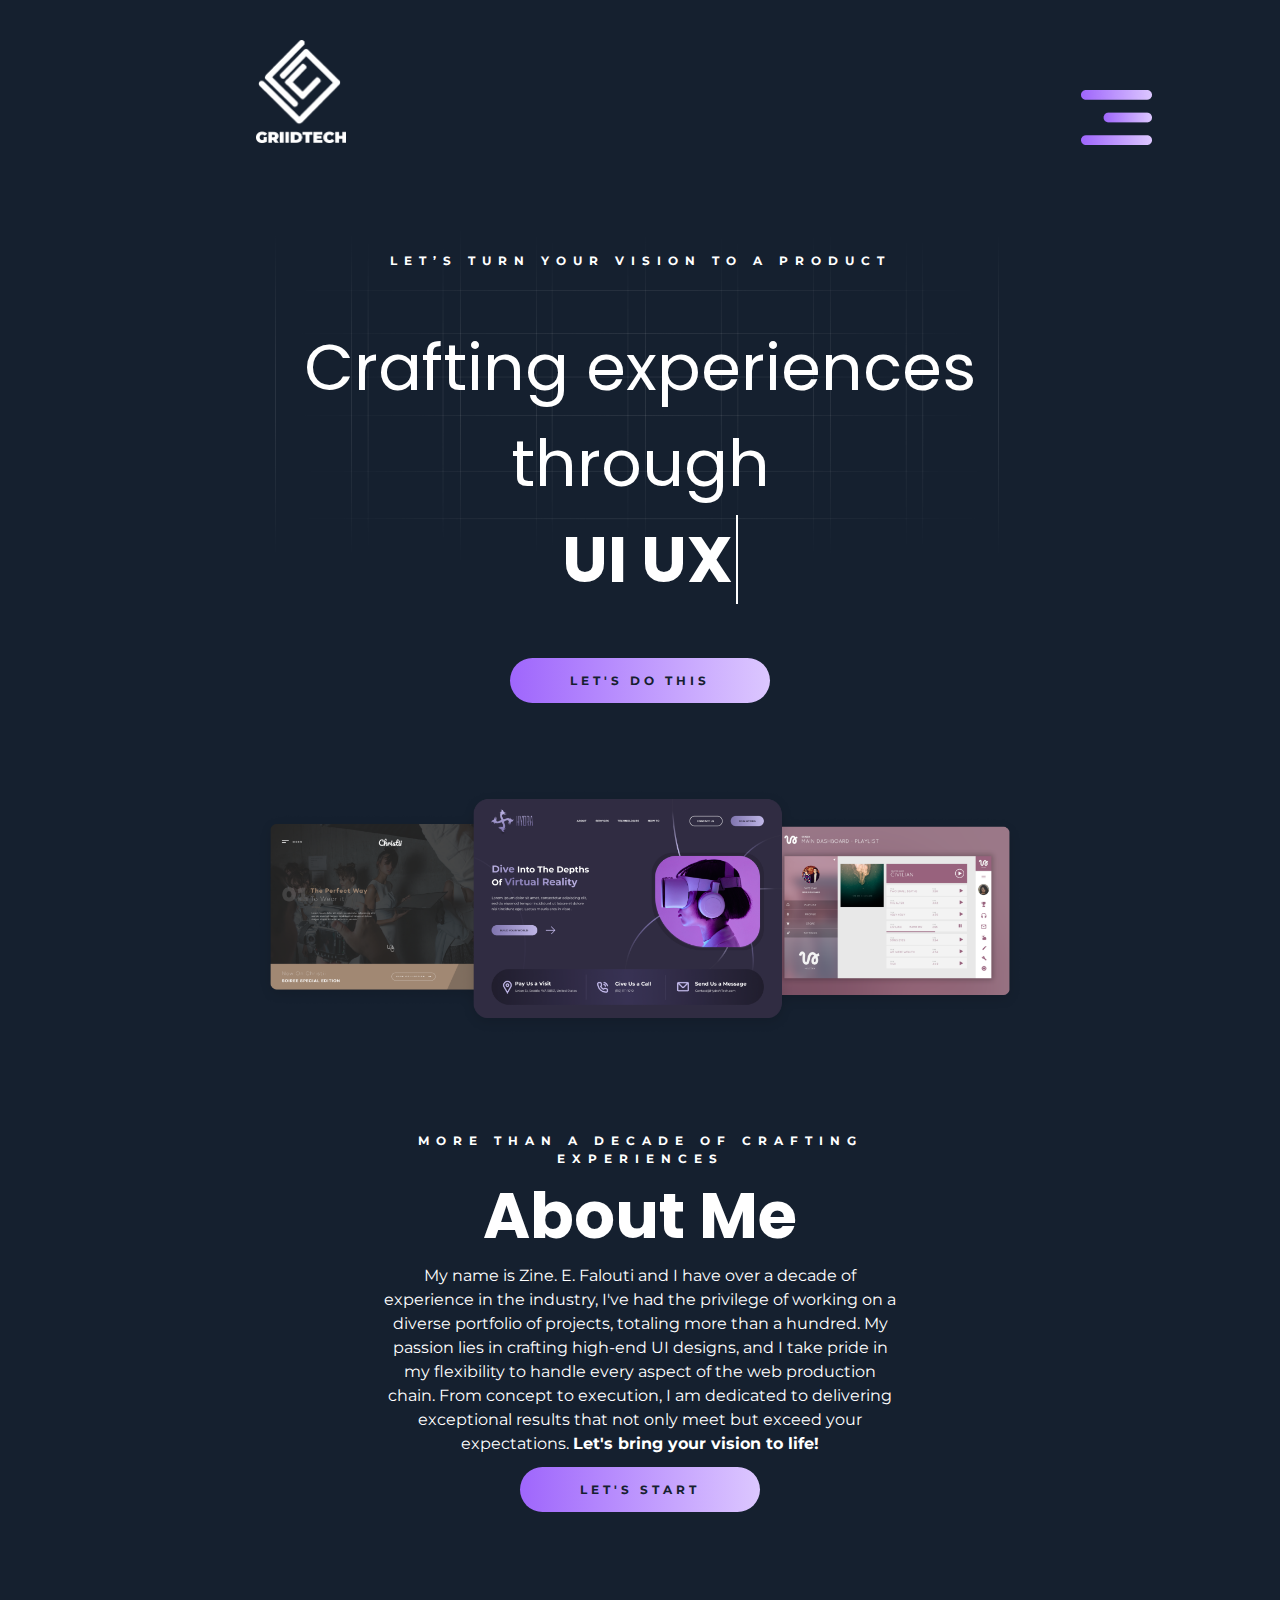
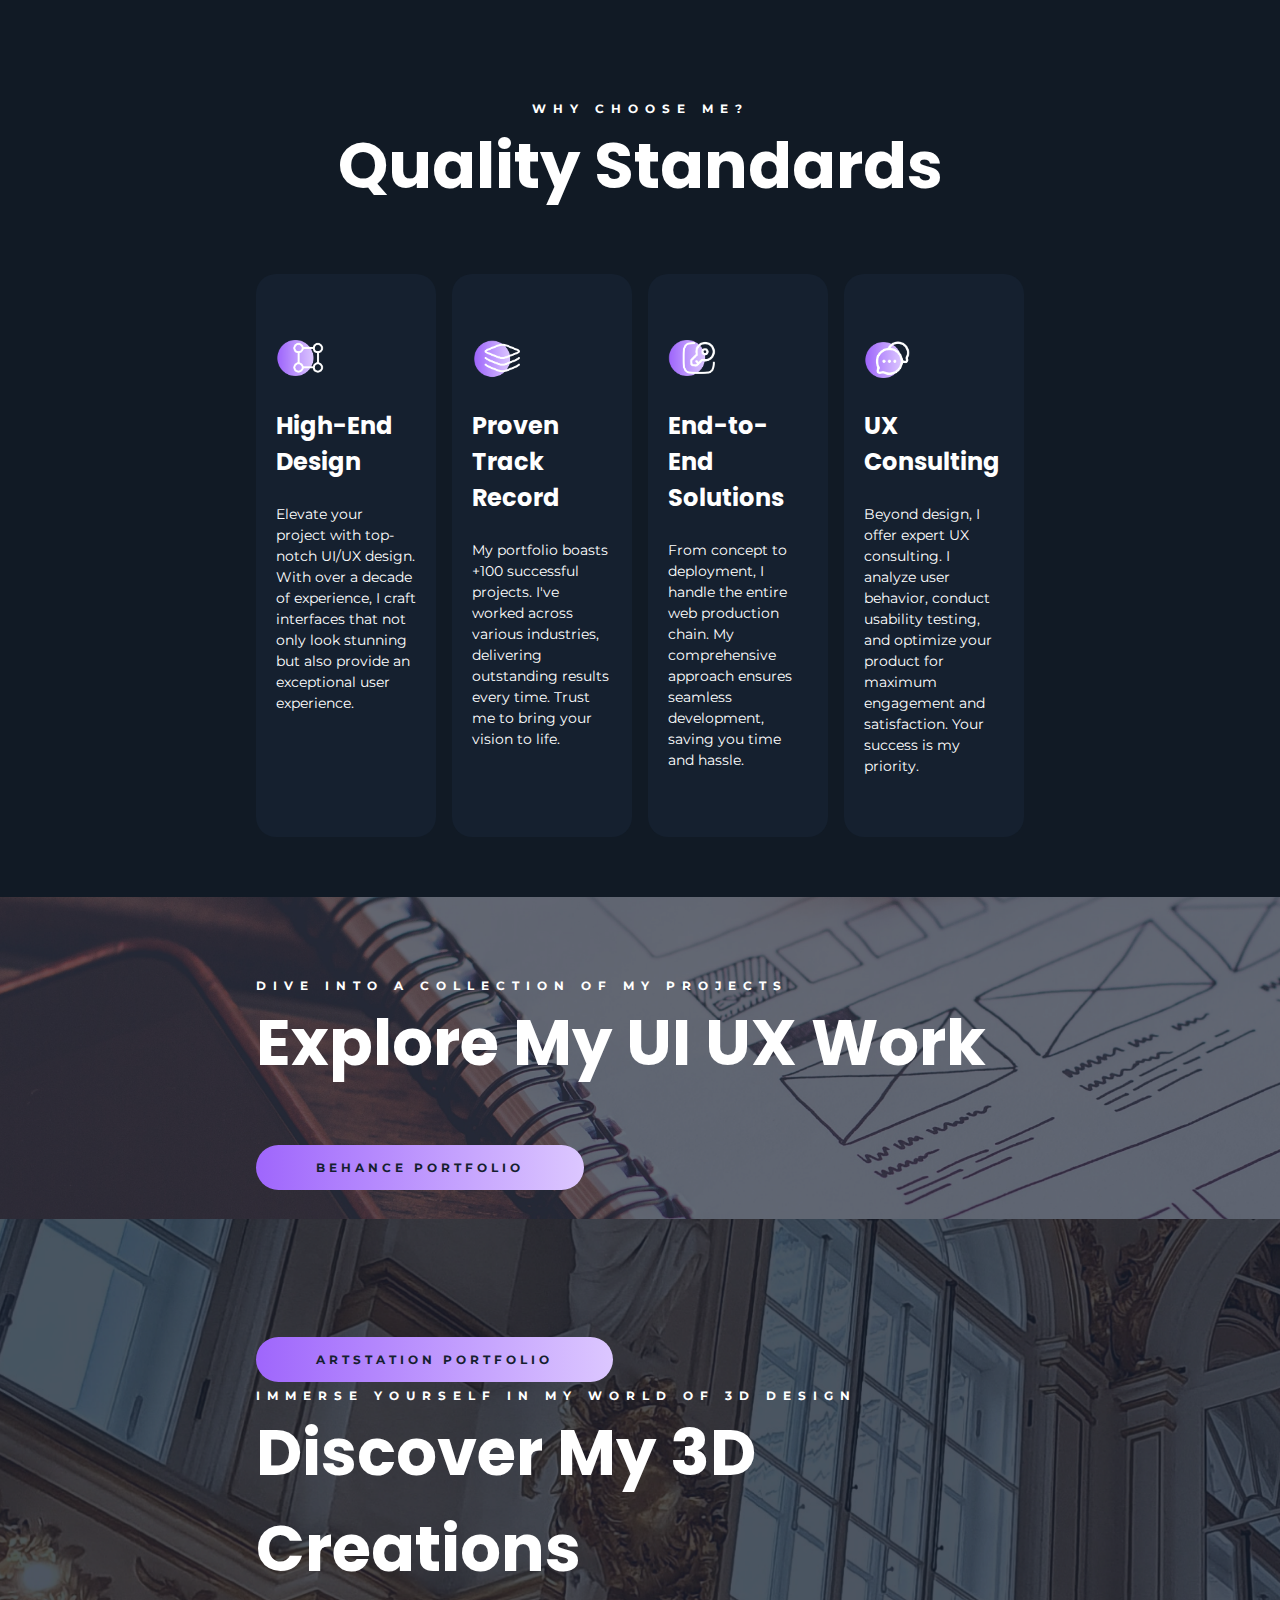
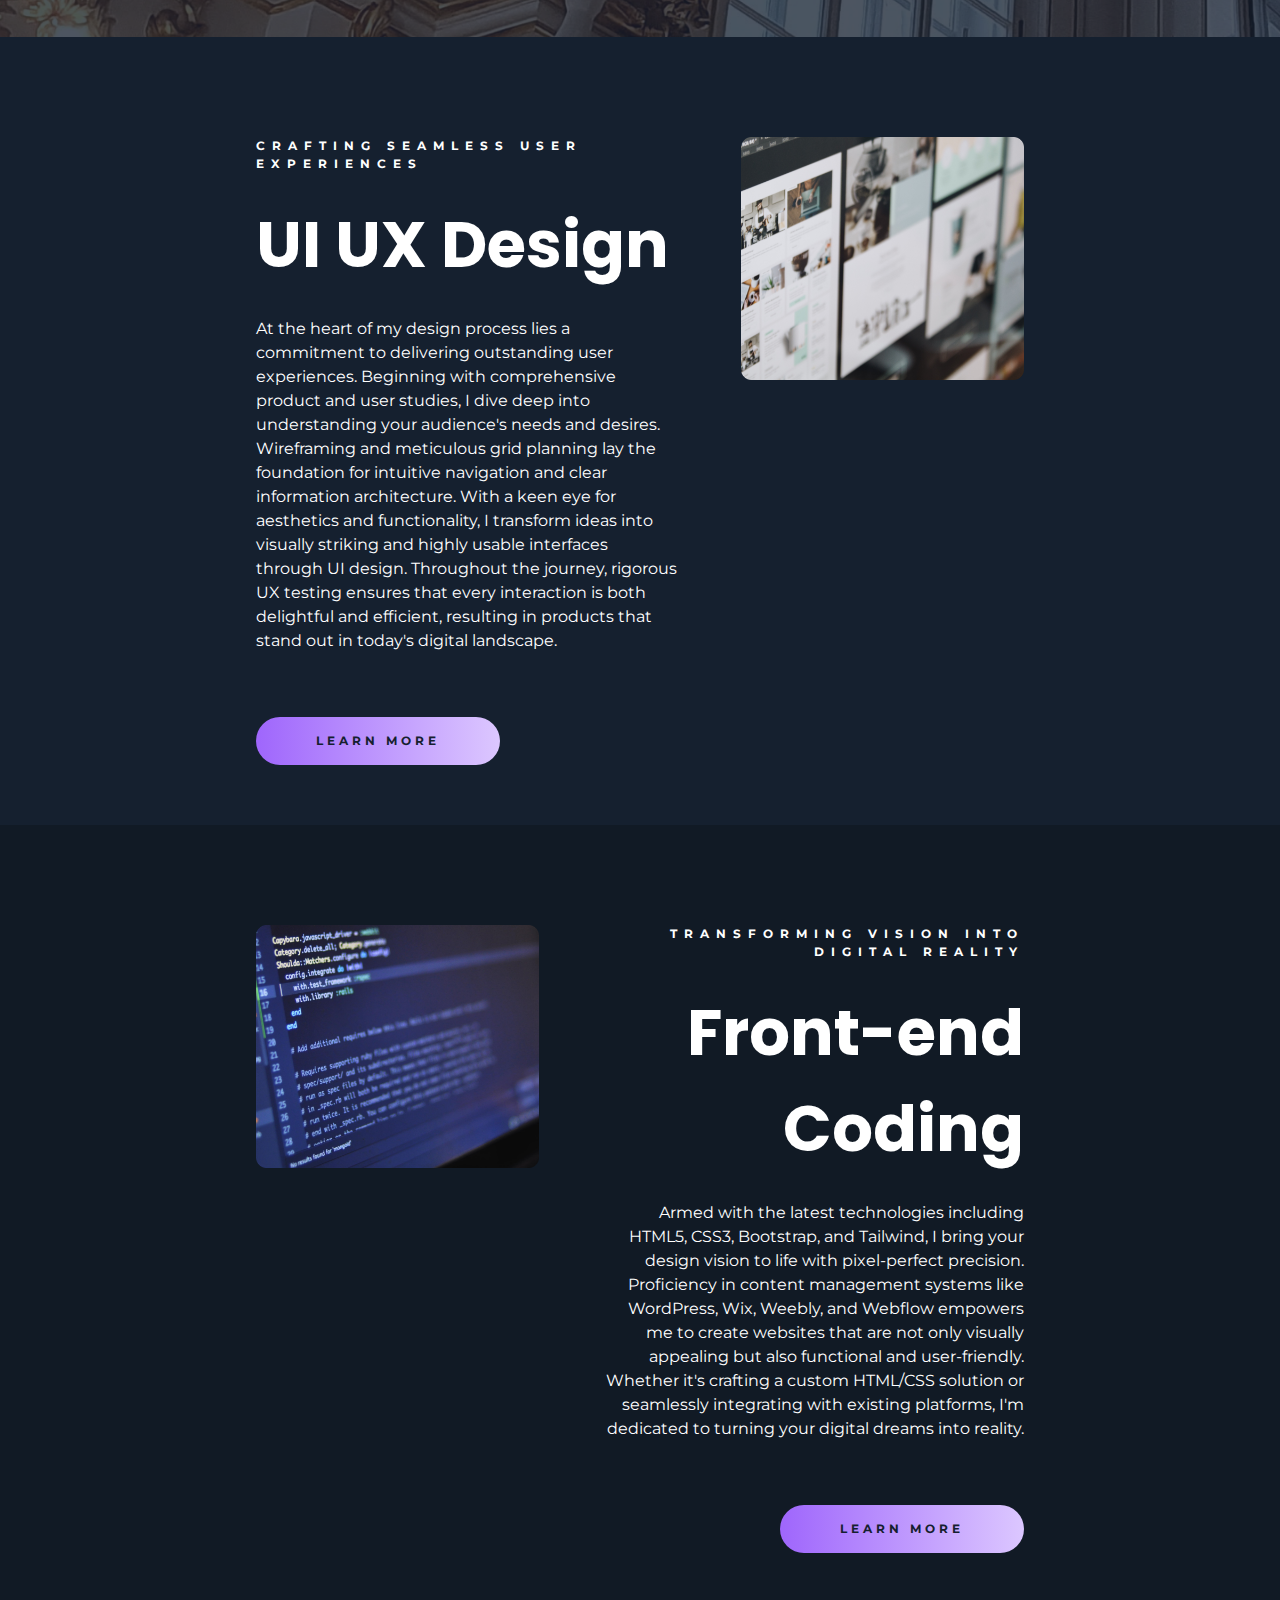
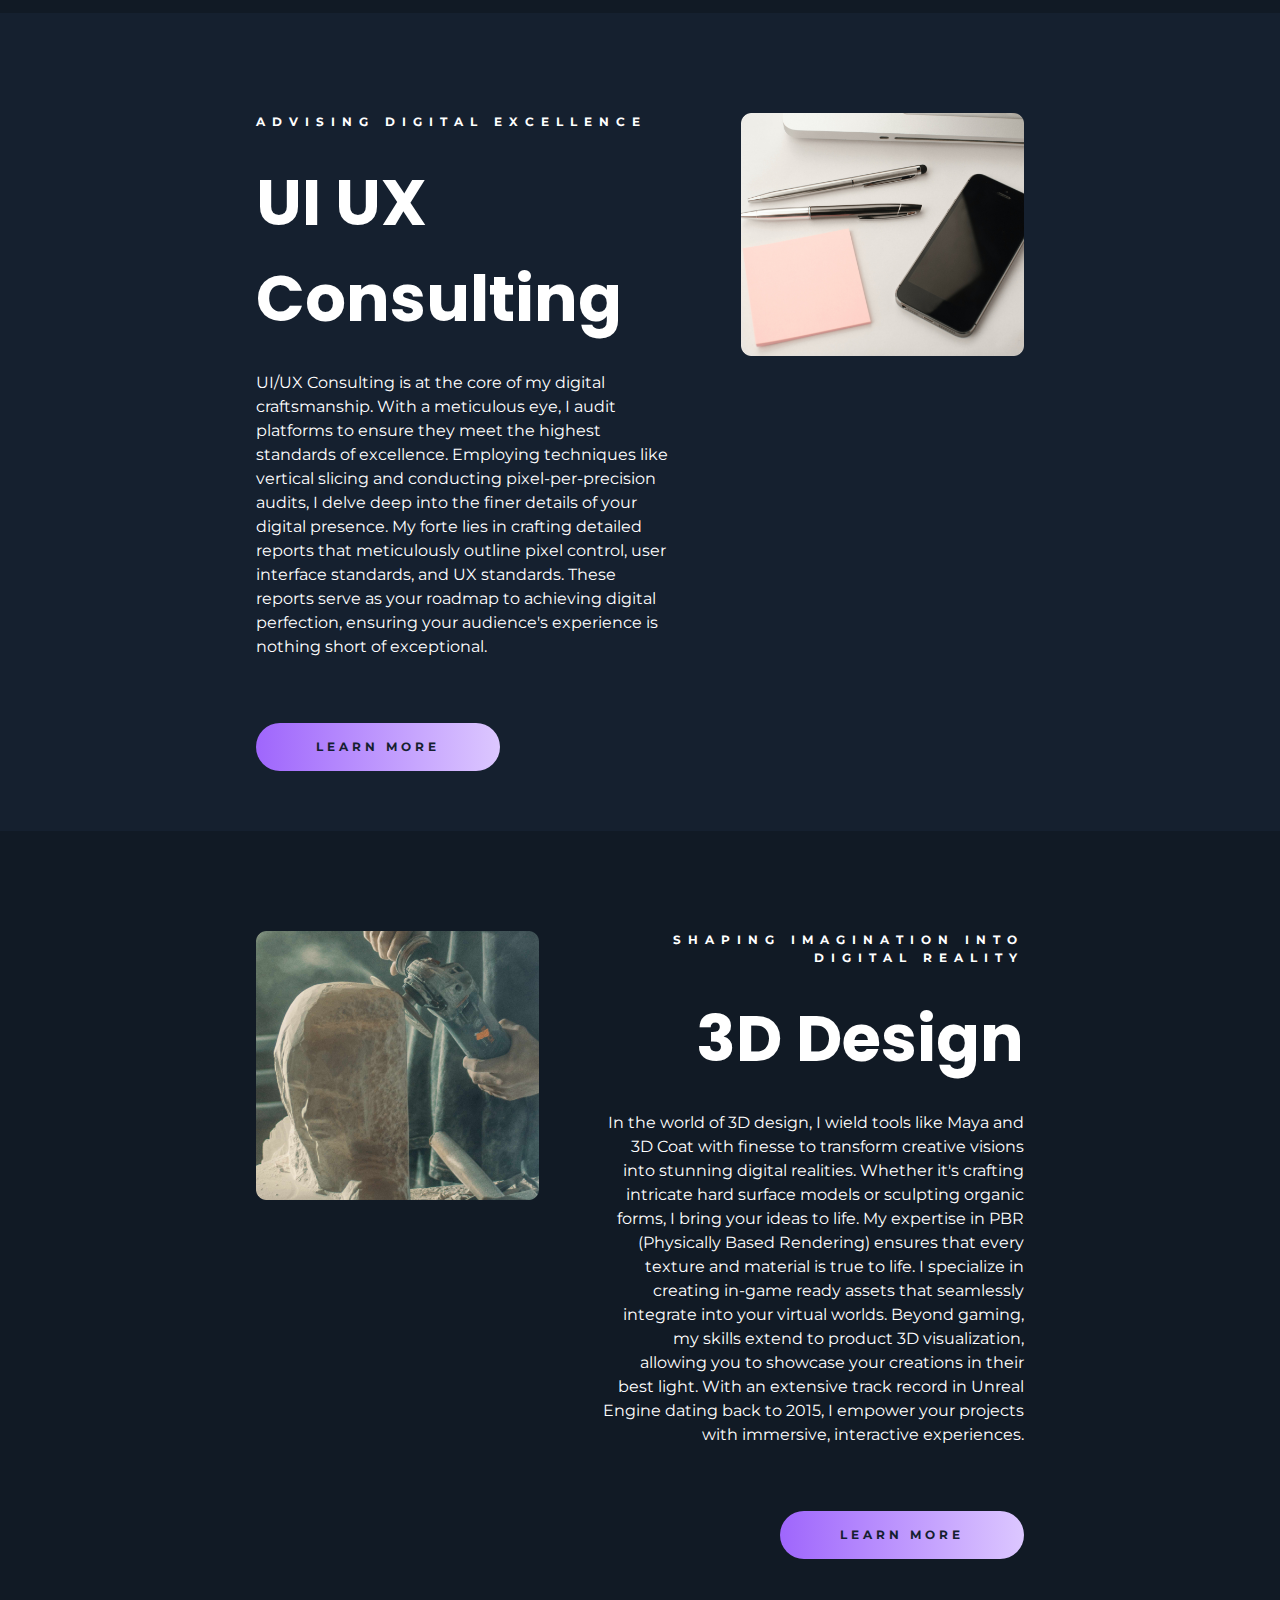
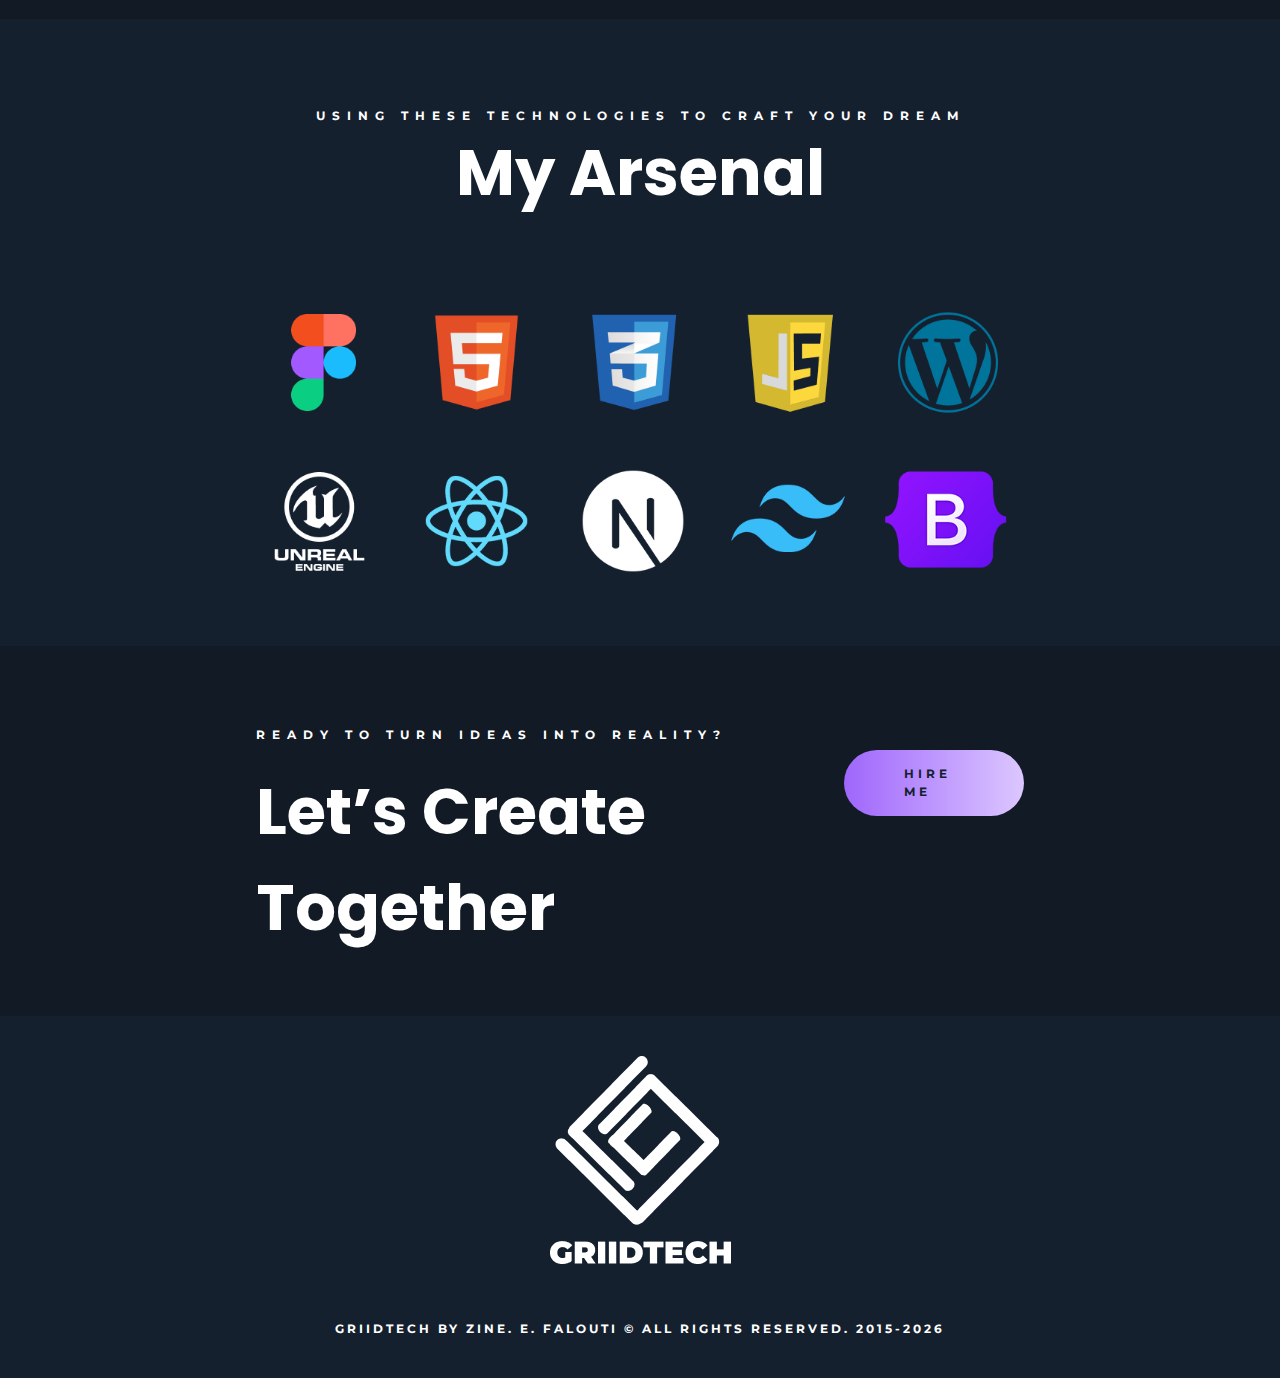
==== commit 11dd2cc3: "Update" ====
--- a/index.html
+++ b/index.html
@@ -319,7 +319,7 @@
 
 
 
-  <!-- Script For the Hamburger Menu function Mobile -->
+<!-- Script For the Hamburger Menu function Mobile -->
 
 
   <script>
